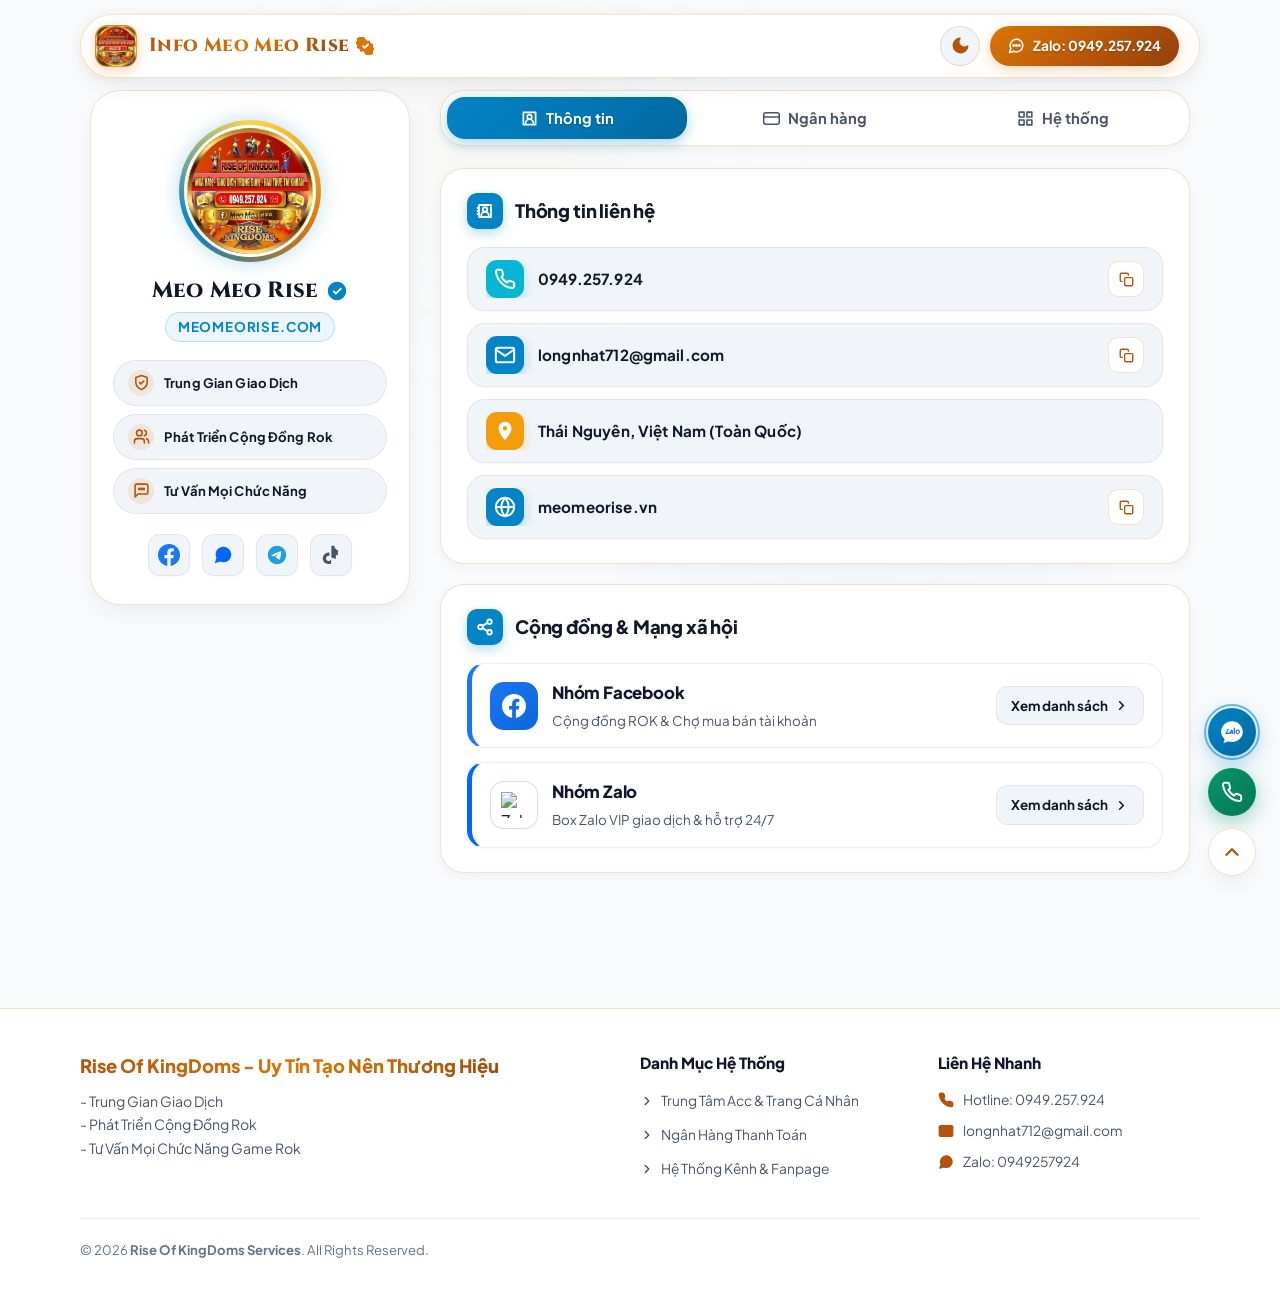
==== index.html @ f14b81af "Admin CMS update profile & SEO in index.html (Meo Meo Rise)" ====
<!DOCTYPE html>
<html lang="vi" data-theme="light">
<head>
  <meta charset="UTF-8">
  <meta http-equiv="X-UA-Compatible" content="IE=edge">
  <meta name="viewport" content="width=device-width, initial-scale=1.0, viewport-fit=cover">

  <!-- Tiêu đề website chuẩn SEO -->
  <title>Info Meo Meo Rise - Nền tảng giao dịch Rise of Kingdoms chính thức</title>

  <!-- Meta SEO Cốt Lõi Chuẩn Google -->
  <meta name="description" content="Info Meo Meo Rise: Trung Gian Giao Dịch - Phát Triển Cộng Đồng Rok - Tư Vấn Mọi Chức Năng. SĐT/Zalo: 0949257924. Gmail: longnhat712@gmail.com.">
  <meta name="keywords" content="Info Meo Meo Rise, ROK, Meo Meo Rise, Trung Gian Giao Dịch, Phát Triển Cộng Đồng Rok, Tư Vấn Mọi Chức Năng, 0949257924, longnhat712@gmail.com">
  <meta name="author" content="Info Meo Meo Rise Services">
  <meta name="robots" content="index, follow, max-image-preview:large, max-snippet:-1, max-video-preview:-1">
  <link rel="canonical" href="https://meomeorise.vn">
  <meta name="theme-color" content="#f59e0b">

  <!-- Open Graph / Facebook / Zalo -->
  <meta property="og:type" content="website">
  <meta property="og:url" content="https://meomeorise.vn">
  <meta property="og:title" content="Info Meo Meo Rise - Nền tảng giao dịch Rise of Kingdoms chính thức">
  <meta property="og:description" content="Info Meo Meo Rise: Trung Gian Giao Dịch - Phát Triển Cộng Đồng Rok - Tư Vấn Mọi Chức Năng. SĐT/Zalo: 0949257924. Gmail: longnhat712@gmail.com.">
  <meta property="og:image" content="icon/icon.jpg">
  <meta property="og:image:width" content="1200">
  <meta property="og:image:height" content="630">
  <meta property="og:site_name" content="Info Meo Meo Rise">
  <meta property="og:locale" content="vi_VN">

  <!-- Twitter Card -->
  <meta name="twitter:card" content="summary_large_image">
  <meta name="twitter:title" content="Info Meo Meo Rise - Nền tảng giao dịch Rise of Kingdoms chính thức">
  <meta name="twitter:description" content="Info Meo Meo Rise: Trung Gian Giao Dịch - Phát Triển Cộng Đồng Rok - Tư Vấn Mọi Chức Năng. SĐT/Zalo: 0949257924. Gmail: longnhat712@gmail.com.">
  <meta name="twitter:image" content="icon/icon.jpg">

  <!-- Schema.org JSON-LD Structured Data cho Google Rich Snippets -->
  <script type="application/ld+json">
  {
    "@context": "https://schema.org",
    "@type": "WebSite",
    "name": "Info Meo Meo Rise",
    "alternateName": ["Meo Meo Rise", "Rise Of Kingdoms Services"],
    "url": "https://meomeorise.vn",
    "description": "Nền tảng giao dịch Rise of Kingdoms chính thức uy tín số 1 Việt Nam"
  }
  </script>

  <!-- Google Fonts: Cinzel (Vương Triều Hoàng Gia) & Plus Jakarta Sans (Hiện Đại Tinh Tế) -->
  <link rel="preconnect" href="https://fonts.googleapis.com">
  <link rel="preconnect" href="https://fonts.gstatic.com" crossorigin>
  <link href="https://fonts.googleapis.com/css2?family=Cinzel:wght@600;700;800;900&family=Plus+Jakarta+Sans:wght@400;500;600;700;800&display=swap" rel="stylesheet">

  <!-- Trọn bộ Favicon Spac2 Package -->
  <link rel="icon" href="favicon.ico" sizes="any">
  <link rel="icon" href="favicon-32x32.png" type="image/png" sizes="32x32">
  <link rel="icon" href="favicon-16x16.png" type="image/png" sizes="16x16">
  <link rel="icon" href="favicon-48x48.png" type="image/png" sizes="48x48">
  <link rel="apple-touch-icon" sizes="180x180" href="apple-touch-icon.png">
  <link rel="manifest" href="manifest.json">
  <meta name="msapplication-config" content="browserconfig.xml">
  <meta name="msapplication-TileColor" content="#f59e0b">

  <!-- File CSS tối ưu: css/index.css -->
  <link rel="stylesheet" href="css/index.css">
</head>
<body>

  <!-- Nền ánh sáng vàng lan tỏa -->
  <div class="bg-ambient" aria-hidden="true"></div>

  <!-- HEADER / THANH ĐIỀU HƯỚNG CHÍNH -->
  <header class="site-header" role="banner">
    <div class="header-inner">
      <a href="index.html" class="brand-badge" aria-label="Trang chủ Rise of Kingdoms">
        <div class="brand-icon-box" aria-hidden="true">
          <!-- Logo icon.png bên trái -->
          <img src="icon/icon.png" alt="Rise Of Kingdoms Logo" class="brand-logo-img" onerror="this.src='icon/icon.jpg'">
        </div>
        <span class="brand-title">
          Info Meo Meo Rise
          <!-- SVG Huy hiệu Verified Vàng -->
          <svg width="18" height="18" viewBox="0 0 24 24" fill="currentColor" style="color:var(--gold-500);" aria-hidden="true">
            <path d="M12 2l2.4 2.9 3.7-.4 1.3 3.5 3.5 1.4-.4 3.7 2.4 2.9-2.4 2.9.4 3.7-3.5 1.4-1.3 3.5-3.7-.4L12 22l-2.4-2.9-3.7.4-1.3-3.5-3.5-1.4.4-3.7-2.4-2.9 2.4-2.9-.4-3.7 3.5-1.4 1.3-3.5 3.7.4L12 2z"/>
            <path d="M9.5 12.5l2 2 4.5-4.5" stroke="#fff" stroke-width="2.5" stroke-linecap="round" stroke-linejoin="round" fill="none"/>
          </svg>
        </span>
      </a>

      <div class="header-actions">
        <!-- Nút Theme Toggle với SVG Thuần -->
        <button class="theme-toggle-btn" id="themeToggleBtn" aria-label="Đổi giao diện">
          <svg class="svg-icon" width="20" height="20" viewBox="0 0 24 24" fill="none" stroke="currentColor" stroke-width="2" stroke-linecap="round" stroke-linejoin="round">
            <path d="M21 12.79A9 9 0 1 1 11.21 3 7 7 0 0 0 21 12.79z"></path>
          </svg>
        </button>

        <!-- Nút Zalo CTA trên Header với Icon Chat Hiện Đại -->
        <a href="https://zalo.me/84949257924" target="_blank" rel="noopener noreferrer" class="header-cta-btn" title="Liên hệ Zalo: 0949.257.924">
          <!-- SVG Chat Bubble Hiện Đại -->
          <svg class="header-chat-icon" width="18" height="18" viewBox="0 0 24 24" fill="none" stroke="currentColor" stroke-width="2.2" stroke-linecap="round" stroke-linejoin="round">
            <path d="M7.9 20A9 9 0 1 0 4 16.1L2 22Z"></path>
            <circle cx="8" cy="12" r="0.9" fill="currentColor"></circle>
            <circle cx="12" cy="12" r="0.9" fill="currentColor"></circle>
            <circle cx="16" cy="12" r="0.9" fill="currentColor"></circle>
          </svg>
          <span class="cta-text-full">Zalo: 0949.257.924</span>
          <span class="cta-text-short">Zalo</span>
        </a>
      </div>
    </div>
  </header>

  <!-- NỘI DUNG CHÍNH (MAIN WRAPPER) -->
  <main class="main-wrapper" role="main">

    <div class="profile-layout-grid">

      <!-- CỘT BÊN TRÁI: LOGO & THÔNG TIN PROFILE (THEO MẪU ẢNH) -->
      <aside class="profile-sidebar">
        <div class="profile-sidebar-card">
          
          <!-- Avatar tròn phát sáng -->
          <div class="sidebar-avatar-wrapper">
            <div class="sidebar-avatar-ring" aria-hidden="true"></div>
            <div class="sidebar-avatar-inner">
              <img src="icon/icon.jpg" alt="Rise Of Kingdoms Admin" class="sidebar-avatar-img" onerror="this.style.display='none'; document.getElementById('sidebarAvatarSvg').style.display='block';">
              <!-- SVG Fallback -->
              <svg id="sidebarAvatarSvg" class="avatar-svg" style="display:none;" viewBox="0 0 160 160" fill="none" xmlns="http://www.w3.org/2000/svg">
                <circle cx="80" cy="80" r="76" fill="#1c1917"/>
                <circle cx="80" cy="80" r="70" stroke="#fcd34d" stroke-width="2" stroke-dasharray="4 3"/>
                <path d="M46 56C46 42 61 36 80 36C99 36 114 42 114 56V88C114 110 98 126 80 132C62 126 46 110 46 88V56Z" fill="#eab308"/>
                <path d="M56 68H104V76H86V108H74V76H56V68Z" fill="#1c1917"/>
                <rect x="60" y="70" width="18" height="4" rx="2" fill="#fef08a"/>
                <rect x="82" y="70" width="18" height="4" rx="2" fill="#fef08a"/>
              </svg>
            </div>
          </div>

          <!-- Tên Thương Hiệu + Tích Xanh Verified -->
          <h1 class="profile-user-name">
            <span>Meo Meo Rise</span>
            <span class="verified-check-badge" title="Tài khoản đã xác minh chính chủ 100%">
              <svg width="22" height="22" viewBox="0 0 24 24" fill="#0284c7">
                <path d="M12 2C6.48 2 2 6.48 2 12s4.48 10 10 10 10-4.48 10-10S17.52 2 12 2zm-1.2 14.2l-3.5-3.5 1.4-1.4 2.1 2.1 5.3-5.3 1.4 1.4-6.7 6.7z"/>
              </svg>
            </span>
          </h1>

          <!-- Website Thương Hiệu -->
          <a href="https://meomeorise.com" target="_blank" rel="noopener noreferrer" class="profile-username-tag" title="Truy cập website chính thức: MEOMEORISE.COM">MEOMEORISE.COM</a>

          <!-- Các lĩnh vực hoạt động chính của Admin (3 Thẻ chữ nhật đứng hàng ngang trên mobile) -->
          <div class="sidebar-tech-badges" aria-label="Dịch vụ hoạt động chính">
            <div class="tech-badge-item">
              <span class="badge-icon">
                <!-- SVG Shield / Bảo chứng giao dịch uy tín -->
                <svg width="17" height="17" viewBox="0 0 24 24" fill="none" stroke="currentColor" stroke-width="2.2" stroke-linecap="round" stroke-linejoin="round">
                  <path d="M12 22s8-4 8-10V5l-8-3-8 3v7c0 6 8 10 8 10z"></path>
                  <path d="m9 12 2 2 4-4"></path>
                </svg>
              </span>
              <span class="badge-text">Trung Gian Giao Dịch</span>
            </div>

            <div class="tech-badge-item">
              <span class="badge-icon">
                <!-- SVG Users / Cộng đồng ROK -->
                <svg width="17" height="17" viewBox="0 0 24 24" fill="none" stroke="currentColor" stroke-width="2.2" stroke-linecap="round" stroke-linejoin="round">
                  <path d="M16 21v-2a4 4 0 0 0-4-4H6a4 4 0 0 0-4 4v2"></path>
                  <circle cx="9" cy="7" r="4"></circle>
                  <path d="M22 21v-2a4 4 0 0 0-3-3.87"></path>
                  <path d="M16 3.13a4 4 0 0 1 0 7.75"></path>
                </svg>
              </span>
              <span class="badge-text">Phát Triển Cộng Đồng Rok</span>
            </div>

            <div class="tech-badge-item">
              <span class="badge-icon">
                <!-- SVG Tư vấn / Game ROK -->
                <svg width="17" height="17" viewBox="0 0 24 24" fill="none" stroke="currentColor" stroke-width="2.2" stroke-linecap="round" stroke-linejoin="round">
                  <path d="M21 15a2 2 0 0 1-2 2H7l-4 4V5a2 2 0 0 1 2-2h14a2 2 0 0 1 2 2z"></path>
                  <circle cx="9" cy="10" r="1" fill="currentColor"></circle>
                  <circle cx="12" cy="10" r="1" fill="currentColor"></circle>
                  <circle cx="15" cy="10" r="1" fill="currentColor"></circle>
                </svg>
              </span>
              <span class="badge-text">Tư Vấn Mọi Chức Năng</span>
            </div>
          </div>

          <!-- Hàng Icon Mạng Xã Hội Tròn Nhanh (Facebook & Zalo) -->
          <div class="sidebar-quick-socials" aria-label="Kênh liên hệ nhanh">
            <!-- Facebook -->
            <a href="https://www.facebook.com/MeoMeoRise" target="_blank" rel="noopener noreferrer" class="sidebar-social-btn" title="Facebook chính thức: MeoMeoRise">
              <svg width="18" height="18" viewBox="0 0 24 24" fill="#1877f2">
                <path d="M24 12.073c0-6.627-5.373-12-12-12s-12 5.373-12 12c0 5.99 4.388 10.954 10.125 11.854v-8.385H7.078v-3.47h3.047V9.43c0-3.007 1.792-4.669 4.533-4.669 1.312 0 2.686.235 2.686.235v2.953H15.83c-1.491 0-1.956.925-1.956 1.874v2.25h3.328l-.532 3.47h-2.796v8.385C19.612 23.027 24 18.062 24 12.073z"/>
              </svg>
            </a>
            <!-- Zalo -->
            <a href="https://zalo.me/84949257924" target="_blank" rel="noopener noreferrer" class="sidebar-social-btn" title="Zalo chính thức: 0949257924">
              <svg width="18" height="18" viewBox="0 0 24 24" fill="#0068ff">
                <path d="M21 11.5a8.38 8.38 0 0 1-.9 3.8 8.5 8.5 0 0 1-7.6 4.7 8.38 8.38 0 0 1-3.8-.9L3 21l1.9-5.7a8.38 8.38 0 0 1-.9-3.8 8.5 8.5 0 0 1 4.7-7.6 8.38 8.38 0 0 1 3.8-.9h.5a8.48 8.48 0 0 1 8 8v.5z"/>
              </svg>
            </a>
          </div>

        </div>
      </aside>

      <!-- CỘT BÊN PHẢI: TABS + NỘI DUNG CHI TIẾT -->
      <section class="profile-main-content">

        <!-- Thanh Tabs 3 Mục Chuẩn Mẫu -->
        <nav class="nav-tabs" role="tablist">
          <button class="tab-btn active" data-tab="tab-contact" role="tab" aria-selected="true">
            <svg width="17" height="17" viewBox="0 0 24 24" fill="none" stroke="currentColor" stroke-width="2.2" stroke-linecap="round" stroke-linejoin="round">
              <path d="M4 4h16v16H4z"></path>
              <circle cx="12" cy="10" r="3"></circle>
              <path d="M7 18a5 5 0 0 1 10 0"></path>
            </svg>
            <span>Thông tin</span>
          </button>
          <button class="tab-btn" data-tab="tab-banking" role="tab" aria-selected="false">
            <svg width="17" height="17" viewBox="0 0 24 24" fill="none" stroke="currentColor" stroke-width="2.2" stroke-linecap="round" stroke-linejoin="round">
              <rect x="1" y="4" width="22" height="16" rx="3" ry="3"></rect>
              <line x1="1" y1="10" x2="23" y2="10"></line>
            </svg>
            <span>Ngân hàng</span>
          </button>
          <button class="tab-btn" data-tab="tab-social" role="tab" aria-selected="false">
            <svg width="17" height="17" viewBox="0 0 24 24" fill="none" stroke="currentColor" stroke-width="2.2" stroke-linecap="round" stroke-linejoin="round">
              <rect x="3" y="3" width="7" height="7"></rect>
              <rect x="14" y="3" width="7" height="7"></rect>
              <rect x="14" y="14" width="7" height="7"></rect>
              <rect x="3" y="14" width="7" height="7"></rect>
            </svg>
            <span>Hệ thống</span>
          </button>
        </nav>

        <!-- TAB 1: THÔNG TIN (THEO CHUẨN MẪU: THÔNG TIN LIÊN HỆ Ở TRÊN, MẠNG XÃ HỘI Ở DƯỚI) -->
        <div id="tab-contact" class="tab-pane active" role="tabpanel">
          <div class="clean-profile-container">

            <!-- 1. KHỐI THÔNG TIN LIÊN HỆ (THEO MẪU ẢNH 2) -->
            <div class="clean-box-card">
              <div class="clean-box-header">
                <span class="clean-header-icon">
                  <svg width="18" height="18" viewBox="0 0 24 24" fill="none" stroke="currentColor" stroke-width="2.4" stroke-linecap="round" stroke-linejoin="round">
                    <path d="M4 4h16v16H4z"></path>
                    <circle cx="12" cy="10" r="3"></circle>
                    <path d="M7 18a5 5 0 0 1 10 0"></path>
                    <line x1="2" y1="8" x2="4" y2="8"></line>
                    <line x1="2" y1="12" x2="4" y2="12"></line>
                    <line x1="2" y1="16" x2="4" y2="16"></line>
                  </svg>
                </span>
                <h3>Thông tin liên hệ</h3>
              </div>

              <div class="clean-contact-list">
                <!-- Số điện thoại -->
                <div class="clean-pill-row">
                  <a href="tel:0949257924" class="pill-row-left" title="Bấm để gọi: 0949.257.924">
                    <span class="pill-icon pill-phone">
                      <svg width="22" height="22" viewBox="0 0 24 24" fill="none" stroke="currentColor" stroke-width="2.2" stroke-linecap="round" stroke-linejoin="round">
                        <path d="M22 16.92v3a2 2 0 0 1-2.18 2 19.79 19.79 0 0 1-8.63-3.07 19.5 19.5 0 0 1-6-6 19.79 19.79 0 0 1-3.07-8.67A2 2 0 0 1 4.11 2h3a2 2 0 0 1 2 1.72 12.84 12.84 0 0 0 .7 2.81 2 2 0 0 1-.45 2.11L8.09 9.91a16 16 0 0 0 6 6l1.27-1.27a2 2 0 0 1 2.11-.45 12.84 12.84 0 0 0 2.81.7A2 2 0 0 1 22 16.92z"></path>
                      </svg>
                    </span>
                    <span class="pill-text">0949.257.924</span>
                  </a>
                  <button type="button" class="clean-copy-btn" data-copy="0949257924" data-label="Số điện thoại" title="Sao chép số">
                    <svg width="15" height="15" viewBox="0 0 24 24" fill="none" stroke="currentColor" stroke-width="2.2" stroke-linecap="round" stroke-linejoin="round">
                      <rect x="9" y="9" width="13" height="13" rx="2" ry="2"></rect>
                      <path d="M5 15H4a2 2 0 0 1-2-2V4a2 2 0 0 1 2-2h9a2 2 0 0 1 2 2v1"></path>
                    </svg>
                  </button>
                </div>

                <!-- Email -->
                <div class="clean-pill-row">
                  <a href="mailto:longnhat712@gmail.com" class="pill-row-left" title="Gửi email: longnhat712@gmail.com">
                    <span class="pill-icon pill-mail">
                      <svg width="22" height="22" viewBox="0 0 24 24" fill="none" stroke="currentColor" stroke-width="2.2" stroke-linecap="round" stroke-linejoin="round">
                        <path d="M4 4h16c1.1 0 2 .9 2 2v12c0 1.1-.9 2-2 2H4c-1.1 0-2-.9-2-2V6c0-1.1.9-2 2-2z"></path>
                        <polyline points="22,6 12,13 2,6"></polyline>
                      </svg>
                    </span>
                    <span class="pill-text">longnhat712@gmail.com</span>
                  </a>
                  <button type="button" class="clean-copy-btn" data-copy="longnhat712@gmail.com" data-label="Email" title="Sao chép email">
                    <svg width="15" height="15" viewBox="0 0 24 24" fill="none" stroke="currentColor" stroke-width="2.2" stroke-linecap="round" stroke-linejoin="round">
                      <rect x="9" y="9" width="13" height="13" rx="2" ry="2"></rect>
                      <path d="M5 15H4a2 2 0 0 1-2-2V4a2 2 0 0 1 2-2h9a2 2 0 0 1 2 2v1"></path>
                    </svg>
                  </button>
                </div>

                <!-- Địa chỉ -->
                <div class="clean-pill-row">
                  <div class="pill-row-left">
                    <span class="pill-icon pill-loc">
                      <svg width="22" height="22" viewBox="0 0 24 24" fill="currentColor">
                        <path d="M12 2C8.13 2 5 5.13 5 9c0 5.25 7 13 7 13s7-7.75 7-13c0-3.87-3.13-7-7-7zm0 9.5c-1.38 0-2.5-1.12-2.5-2.5s1.12-2.5 2.5-2.5 2.5 1.12 2.5 2.5-1.12 2.5-2.5 2.5z"/>
                      </svg>
                    </span>
                    <span class="pill-text">Biên Hòa, Đồng Nai (Toàn Quốc)</span>
                  </div>
                </div>

                <!-- Website -->
                <div class="clean-pill-row">
                  <a href="https://meomeorise.vn" target="_blank" rel="noopener noreferrer" class="pill-row-left" title="Website chính thức">
                    <span class="pill-icon pill-web">
                      <svg width="22" height="22" viewBox="0 0 24 24" fill="none" stroke="currentColor" stroke-width="2.2" stroke-linecap="round" stroke-linejoin="round">
                        <circle cx="12" cy="12" r="10"></circle>
                        <line x1="2" y1="12" x2="22" y2="12"></line>
                        <path d="M12 2a15.3 15.3 0 0 1 4 10 15.3 15.3 0 0 1-4 10 15.3 15.3 0 0 1-4-10 15.3 15.3 0 0 1 4-10z"></path>
                      </svg>
                    </span>
                    <span class="pill-text">MeoMeoRise.vn</span>
                  </a>
                  <button type="button" class="clean-copy-btn" data-copy="https://meomeorise.vn" data-label="Link Website" title="Sao chép link web">
                    <svg width="15" height="15" viewBox="0 0 24 24" fill="none" stroke="currentColor" stroke-width="2.2" stroke-linecap="round" stroke-linejoin="round">
                      <rect x="9" y="9" width="13" height="13" rx="2" ry="2"></rect>
                      <path d="M5 15H4a2 2 0 0 1-2-2V4a2 2 0 0 1 2-2h9a2 2 0 0 1 2 2v1"></path>
                    </svg>
                  </button>
                </div>
              </div>
            </div>

            <!-- 2. KHỐI CỘNG ĐỒNG & MẠNG XÃ HỘI (2 MỤC LỚN: NHÓM FACEBOOK & NHÓM ZALO -> MỞ POPUP DANH SÁCH) -->
            <div class="clean-box-card">
              <div class="clean-box-header">
                <span class="clean-header-icon">
                  <svg width="18" height="18" viewBox="0 0 24 24" fill="none" stroke="currentColor" stroke-width="2.4" stroke-linecap="round" stroke-linejoin="round">
                    <circle cx="18" cy="5" r="3"></circle>
                    <circle cx="6" cy="12" r="3"></circle>
                    <circle cx="18" cy="19" r="3"></circle>
                    <line x1="8.59" y1="13.51" x2="15.42" y2="17.49"></line>
                    <line x1="15.41" y1="6.51" x2="8.59" y2="10.49"></line>
                  </svg>
                </span>
                <h3>Cộng đồng &amp; Mạng xã hội</h3>
              </div>

              <div class="social-category-cards-wrap">
                <!-- MỤC 1: NHÓM FACEBOOK (MỞ POPUP DANH SÁCH) -->
                <div class="social-category-card fb-card" data-open-groups="facebook" role="button" tabindex="0" aria-haspopup="dialog" aria-label="Mở danh sách nhóm Facebook" title="Nhấp để xem danh sách nhóm Facebook">
                  <div class="social-card-left">
                    <div class="social-card-icon fb-icon-bg">
                      <svg width="24" height="24" viewBox="0 0 24 24" fill="#ffffff">
                        <path d="M24 12.073c0-6.627-5.373-12-12-12s-12 5.373-12 12c0 5.99 4.388 10.954 10.125 11.854v-8.385H7.078v-3.47h3.047V9.43c0-3.007 1.792-4.669 4.533-4.669 1.312 0 2.686.235 2.686.235v2.953H15.83c-1.491 0-1.956.925-1.956 1.874v2.25h3.328l-.532 3.47h-2.796v8.385C19.612 23.027 24 18.062 24 12.073z"/>
                      </svg>
                    </div>
                    <div class="social-card-info">
                      <div class="social-card-title-row">
                        <span class="social-card-title">Nhóm Facebook</span>
                      </div>
                      <span class="social-card-desc" id="fbGroupsDesc">Cộng đồng ROK &amp; Chợ mua bán tài khoản</span>
                    </div>
                  </div>
                  <div class="social-card-right">
                    <span class="social-card-cta-btn">
                      <span>Xem danh sách</span>
                      <svg width="15" height="15" viewBox="0 0 24 24" fill="none" stroke="currentColor" stroke-width="2.5" stroke-linecap="round" stroke-linejoin="round"><polyline points="9 18 15 12 9 6"></polyline></svg>
                    </span>
                  </div>
                </div>

                <!-- MỤC 2: NHÓM ZALO (MỞ POPUP DANH SÁCH) -->
                <div class="social-category-card zalo-card" data-open-groups="zalo" role="button" tabindex="0" aria-haspopup="dialog" aria-label="Mở danh sách nhóm Zalo" title="Nhấp để xem danh sách nhóm Zalo">
                  <div class="social-card-left">
                    <div class="social-card-icon zalo-icon-bg">
                      <img src="https://www.google.com/s2/favicons?domain=zalo.me&sz=128" alt="Zalo" style="width: 26px; height: 26px; object-fit: contain;" onerror="this.onerror=null;this.src='https://zalo.me/favicon.ico'">
                    </div>
                    <div class="social-card-info">
                      <div class="social-card-title-row">
                        <span class="social-card-title">Nhóm Zalo</span>
                      </div>
                      <span class="social-card-desc" id="zaloGroupsDesc">Box Zalo VIP giao dịch &amp; hỗ trợ 24/7</span>
                    </div>
                  </div>
                  <div class="social-card-right">
                    <span class="social-card-cta-btn">
                      <span>Xem danh sách</span>
                      <svg width="15" height="15" viewBox="0 0 24 24" fill="none" stroke="currentColor" stroke-width="2.5" stroke-linecap="round" stroke-linejoin="round"><polyline points="9 18 15 12 9 6"></polyline></svg>
                    </span>
                  </div>
                </div>
              </div>

            </div>

          </div>
        </div>

      <!-- TAB 2: TÀI KHOẢN GIAO DỊCH / NGÂN HÀNG THANH TOÁN (CHUẨN MẪU) -->
      <div id="tab-banking" class="tab-pane" role="tabpanel">
        <div class="clean-banking-container">

          <!-- Tiêu Đề Khối: Thông tin chuyển khoản -->
          <div class="clean-box-header" style="margin-bottom: 20px;">
            <span class="clean-header-icon" style="background:#0284c7; color:#fff;">
              <svg width="20" height="20" viewBox="0 0 24 24" fill="none" stroke="currentColor" stroke-width="2.2" stroke-linecap="round" stroke-linejoin="round">
                <rect x="2" y="4" width="20" height="16" rx="4" ry="4"></rect>
                <path d="M16 12h.01"></path>
                <path d="M2 10h20"></path>
              </svg>
            </span>
            <h3>Thông tin chuyển khoản</h3>
          </div>

          <!-- Danh Sách Các Hàng Tài Khoản Chuyển Khoản -->
          <div class="transfer-accounts-list" id="bankingAccountsContainer">
            
            <!-- 1. Ngân Hàng MB Bank -->
            <div class="transfer-item-row">
              <div class="transfer-bank-logo">
                <img src="icon/mb.jpg" alt="MB Bank" class="bank-logo-img">
              </div>

              <div class="transfer-item-content">
                <span class="transfer-holder-name">DO LONG NHAT</span>
                <span class="transfer-account-num">34568888668888</span>
                <span class="transfer-bank-label">Ngân hàng Quân Đội (MB Bank)</span>
              </div>

              <div class="transfer-item-actions">
                <button type="button" 
                        class="transfer-action-btn qr-btn" 
                        data-qr-open 
                        data-bank-name="MB Bank - DO LONG NHAT" 
                        data-holder-name="DO LONG NHAT"
                        data-qr-img="https://api.vietqr.io/image/970422-34568888668888-compact.jpg?accountName=DO%20LONG%20NHAT" 
                        title="Xem Mã QR Chuyển Khoản"
                        aria-label="Mở mã QR ngân hàng MB Bank">
                  <svg width="22" height="22" viewBox="0 0 24 24" fill="none" xmlns="http://www.w3.org/2000/svg">
                    <rect x="2.5" y="2.5" width="7" height="7" rx="1.5" stroke="currentColor" stroke-width="2"/>
                    <rect x="4.75" y="4.75" width="2.5" height="2.5" rx="0.5" fill="currentColor"/>
                    <rect x="14.5" y="2.5" width="7" height="7" rx="1.5" stroke="currentColor" stroke-width="2"/>
                    <rect x="16.75" y="4.75" width="2.5" height="2.5" rx="0.5" fill="currentColor"/>
                    <rect x="2.5" y="14.5" width="7" height="7" rx="1.5" stroke="currentColor" stroke-width="2"/>
                    <rect x="4.75" y="16.75" width="2.5" height="2.5" rx="0.5" fill="currentColor"/>
                    <rect x="14.5" y="14.5" width="2.5" height="2.5" rx="0.4" fill="currentColor"/>
                    <rect x="19" y="14.5" width="2.5" height="2.5" rx="0.4" fill="currentColor"/>
                    <rect x="14.5" y="19" width="2.5" height="2.5" rx="0.4" fill="currentColor"/>
                    <rect x="19" y="19" width="2.5" height="2.5" rx="0.4" fill="currentColor"/>
                    <rect x="11" y="4" width="1.5" height="4" rx="0.4" fill="currentColor"/>
                    <rect x="4" y="11" width="4" height="1.5" rx="0.4" fill="currentColor"/>
                    <rect x="10.5" y="10.5" width="3" height="3" rx="0.5" fill="currentColor"/>
                  </svg>
                </button>

                <button type="button" 
                        class="transfer-action-btn" 
                        data-copy="34568888668888" 
                        data-label="STK MB Bank" 
                        title="Sao chép số tài khoản MB Bank">
                  <svg width="20" height="20" viewBox="0 0 24 24" fill="none" stroke="currentColor" stroke-width="2.2" stroke-linecap="round" stroke-linejoin="round">
                    <rect x="9" y="9" width="13" height="13" rx="2" ry="2"></rect>
                    <path d="M5 15H4a2 2 0 0 1-2-2V4a2 2 0 0 1 2-2h9a2 2 0 0 1 2 2v1"></path>
                  </svg>
                </button>
              </div>
            </div>

            <!-- 2. Ngân Hàng Quốc Tế VIB -->
            <div class="transfer-item-row">
              <div class="transfer-bank-logo">
                <img src="icon/vib.webp" alt="VIB" class="bank-logo-img">
              </div>

              <div class="transfer-item-content">
                <span class="transfer-holder-name">ĐỖ LONG NHẬT</span>
                <span class="transfer-account-num">014473397</span>
                <span class="transfer-bank-label">Ngân hàng Quốc Tế VIB</span>
              </div>

              <div class="transfer-item-actions">
                <button type="button" 
                        class="transfer-action-btn qr-btn" 
                        data-qr-open 
                        data-bank-name="VIB - DO LONG NHAT" 
                        data-holder-name="ĐỖ LONG NHẬT"
                        data-qr-img="https://api.vietqr.io/image/970441-014473397-compact.jpg?accountName=DO%20LONG%20NHAT" 
                        title="Xem Mã QR Chuyển Khoản"
                        aria-label="Mở mã QR ngân hàng VIB">
                  <svg width="22" height="22" viewBox="0 0 24 24" fill="none" xmlns="http://www.w3.org/2000/svg">
                    <rect x="2.5" y="2.5" width="7" height="7" rx="1.5" stroke="currentColor" stroke-width="2"/>
                    <rect x="4.75" y="4.75" width="2.5" height="2.5" rx="0.5" fill="currentColor"/>
                    <rect x="14.5" y="2.5" width="7" height="7" rx="1.5" stroke="currentColor" stroke-width="2"/>
                    <rect x="16.75" y="4.75" width="2.5" height="2.5" rx="0.5" fill="currentColor"/>
                    <rect x="2.5" y="14.5" width="7" height="7" rx="1.5" stroke="currentColor" stroke-width="2"/>
                    <rect x="4.75" y="16.75" width="2.5" height="2.5" rx="0.5" fill="currentColor"/>
                    <rect x="14.5" y="14.5" width="2.5" height="2.5" rx="0.4" fill="currentColor"/>
                    <rect x="19" y="14.5" width="2.5" height="2.5" rx="0.4" fill="currentColor"/>
                    <rect x="14.5" y="19" width="2.5" height="2.5" rx="0.4" fill="currentColor"/>
                    <rect x="19" y="19" width="2.5" height="2.5" rx="0.4" fill="currentColor"/>
                    <rect x="11" y="4" width="1.5" height="4" rx="0.4" fill="currentColor"/>
                    <rect x="4" y="11" width="4" height="1.5" rx="0.4" fill="currentColor"/>
                    <rect x="10.5" y="10.5" width="3" height="3" rx="0.5" fill="currentColor"/>
                  </svg>
                </button>

                <button type="button" 
                        class="transfer-action-btn" 
                        data-copy="014473397" 
                        data-label="STK VIB" 
                        title="Sao chép số tài khoản VIB">
                  <svg width="20" height="20" viewBox="0 0 24 24" fill="none" stroke="currentColor" stroke-width="2.2" stroke-linecap="round" stroke-linejoin="round">
                    <rect x="9" y="9" width="13" height="13" rx="2" ry="2"></rect>
                    <path d="M5 15H4a2 2 0 0 1-2-2V4a2 2 0 0 1 2-2h9a2 2 0 0 1 2 2v1"></path>
                  </svg>
                </button>
              </div>
            </div>

            <!-- 3. Ví Điện Tử MoMo -->
            <div class="transfer-item-row">
              <div class="transfer-bank-logo">
                <img src="icon/momo.webp" alt="MoMo" class="bank-logo-img">
              </div>

              <div class="transfer-item-content">
                <span class="transfer-holder-name">ĐỖ LONG NHẬT</span>
                <span class="transfer-account-num">0949257924</span>
                <span class="transfer-bank-label">Ví Điện Tử MoMo</span>
              </div>

              <div class="transfer-item-actions">
                <button type="button" 
                        class="transfer-action-btn qr-btn" 
                        data-qr-open 
                        data-bank-type="momo"
                        data-bank-name="Ví Điện Tử MoMo" 
                        data-holder-name="ĐỖ LONG NHẬT"
                        data-account-num="0949257924"
                        data-momo-url="https://nhantien.momo.vn/0949257924"
                        data-qr-img="media/momo.png" 
                        title="Xem Mã QR Chuyển Khoản"
                        aria-label="Mở mã QR MoMo">
                  <svg width="22" height="22" viewBox="0 0 24 24" fill="none" xmlns="http://www.w3.org/2000/svg">
                    <rect x="2.5" y="2.5" width="7" height="7" rx="1.5" stroke="currentColor" stroke-width="2"/>
                    <rect x="4.75" y="4.75" width="2.5" height="2.5" rx="0.5" fill="currentColor"/>
                    <rect x="14.5" y="2.5" width="7" height="7" rx="1.5" stroke="currentColor" stroke-width="2"/>
                    <rect x="16.75" y="4.75" width="2.5" height="2.5" rx="0.5" fill="currentColor"/>
                    <rect x="2.5" y="14.5" width="7" height="7" rx="1.5" stroke="currentColor" stroke-width="2"/>
                    <rect x="4.75" y="16.75" width="2.5" height="2.5" rx="0.5" fill="currentColor"/>
                    <rect x="14.5" y="14.5" width="2.5" height="2.5" rx="0.4" fill="currentColor"/>
                    <rect x="19" y="14.5" width="2.5" height="2.5" rx="0.4" fill="currentColor"/>
                    <rect x="14.5" y="19" width="2.5" height="2.5" rx="0.4" fill="currentColor"/>
                    <rect x="19" y="19" width="2.5" height="2.5" rx="0.4" fill="currentColor"/>
                    <rect x="11" y="4" width="1.5" height="4" rx="0.4" fill="currentColor"/>
                    <rect x="4" y="11" width="4" height="1.5" rx="0.4" fill="currentColor"/>
                    <rect x="10.5" y="10.5" width="3" height="3" rx="0.5" fill="currentColor"/>
                  </svg>
                </button>

                <button type="button" 
                        class="transfer-action-btn" 
                        data-copy="0949257924" 
                        data-label="Số MoMo" 
                        title="Sao chép số MoMo">
                  <svg width="20" height="20" viewBox="0 0 24 24" fill="none" stroke="currentColor" stroke-width="2.2" stroke-linecap="round" stroke-linejoin="round">
                    <rect x="9" y="9" width="13" height="13" rx="2" ry="2"></rect>
                    <path d="M5 15H4a2 2 0 0 1-2-2V4a2 2 0 0 1 2-2h9a2 2 0 0 1 2 2v1"></path>
                  </svg>
                </button>
              </div>
            </div>

          </div>

        </div>
      </div>

      <!-- TAB 3: HỆ THỐNG MẠNG XÃ HỘI (TẠM THỜI ĐANG CẬP NHẬT) -->
      <div id="tab-social" class="tab-pane" role="tabpanel">
        <div class="system-updating-card">
          <div class="updating-icon-box">
            <svg width="32" height="32" viewBox="0 0 24 24" fill="none" stroke="currentColor" stroke-width="2" stroke-linecap="round" stroke-linejoin="round">
              <circle cx="12" cy="12" r="10"></circle>
              <polyline points="12 6 12 12 16 14"></polyline>
            </svg>
          </div>
          <h3>Hệ Thống Đang Cập Nhật</h3>
          <p>Các kênh truyền thông và box cộng đồng đang được nâng cấp. Quý khách vui lòng liên hệ trực tiếp qua Zalo hoặc Facebook.</p>
          <a href="https://zalo.me/84949257924" target="_blank" rel="noopener noreferrer" class="btn-updating-contact">
            Liên Hệ Zalo: 0949.257.924
          </a>
        </div>
      </div>

      </section>
    </div>

  </main>

  <!-- FOOTER TRANG WEB HOÀNG KIM -->
  <footer class="site-footer" role="contentinfo">
    <div class="footer-inner">
      <div class="footer-top">
        
        <div class="footer-brand">
          <h4>Rise Of KingDoms - Uy Tín Tạo Nên Thương Hiệu</h4>
          <p>
            - Trung Gian Giao Dịch
            - Phát Triển Cộng Đồng Rok
            - Tư Vấn Mọi Chức Năng Game Rok
          </p>
        </div>

        <div class="footer-links">
          <h5>Danh Mục Hệ Thống</h5>
          <ul>
            <li>
              <a href="#tab-contact">
                <svg width="14" height="14" viewBox="0 0 24 24" fill="none" stroke="currentColor" stroke-width="2.5" stroke-linecap="round" stroke-linejoin="round"><polyline points="9 18 15 12 9 6"></polyline></svg>
                Trung Tâm Acc &amp; Trang Cá Nhân
              </a>
            </li>
            <li>
              <a href="#tab-banking">
                <svg width="14" height="14" viewBox="0 0 24 24" fill="none" stroke="currentColor" stroke-width="2.5" stroke-linecap="round" stroke-linejoin="round"><polyline points="9 18 15 12 9 6"></polyline></svg>
                Ngân Hàng Thanh Toán
              </a>
            </li>
            <li>
              <a href="#tab-social">
                <svg width="14" height="14" viewBox="0 0 24 24" fill="none" stroke="currentColor" stroke-width="2.5" stroke-linecap="round" stroke-linejoin="round"><polyline points="9 18 15 12 9 6"></polyline></svg>
                Hệ Thống Kênh &amp; Fanpage
              </a>
            </li>
          </ul>
        </div>

        <div class="footer-contact">
          <h5>Liên Hệ Nhanh</h5>
          <p>
            <svg class="svg-icon" width="16" height="16" viewBox="0 0 24 24" fill="none" stroke="currentColor" stroke-width="2.2" stroke-linecap="round" stroke-linejoin="round">
              <path d="M22 16.92v3a2 2 0 0 1-2.18 2 19.79 19.79 0 0 1-8.63-3.07 19.5 19.5 0 0 1-6-6 19.79 19.79 0 0 1-3.07-8.67A2 2 0 0 1 4.11 2h3a2 2 0 0 1 2 1.72 12.84 12.84 0 0 0 .7 2.81 2 2 0 0 1-.45 2.11L8.09 9.91a16 16 0 0 0 6 6l1.27-1.27a2 2 0 0 1 2.11-.45 12.84 12.84 0 0 0 2.81.7A2 2 0 0 1 22 16.92z"></path>
            </svg>
            Hotline: 0949.257.924
          </p>
          <p>
            <svg class="svg-icon" width="16" height="16" viewBox="0 0 24 24" fill="none" stroke="currentColor" stroke-width="2.2" stroke-linecap="round" stroke-linejoin="round">
              <path d="M4 4h16c1.1 0 2 .9 2 2v12c0 1.1-.9 2-2 2H4c-1.1 0-2-.9-2-2V6c0-1.1.9-2 2-2z"></path>
              <polyline points="22,6 12,13 2,6"></polyline>
            </svg>
            longnhat712@gmail.com
          </p>
          <p>
            <svg class="svg-icon" width="16" height="16" viewBox="0 0 24 24" fill="none" stroke="currentColor" stroke-width="2.2" stroke-linecap="round" stroke-linejoin="round">
              <path d="M21 11.5a8.38 8.38 0 0 1-.9 3.8 8.5 8.5 0 0 1-7.6 4.7 8.38 8.38 0 0 1-3.8-.9L3 21l1.9-5.7a8.38 8.38 0 0 1-.9-3.8 8.5 8.5 0 0 1 4.7-7.6 8.38 8.38 0 0 1 3.8-.9h.5a8.48 8.48 0 0 1 8 8v.5z"></path>
            </svg>
            Zalo: zalo.me/84949257924
          </p>
        </div>

      </div>

      <div class="footer-bottom">
        <div>
          &copy; <span id="footerYear">2026</span> <strong>Rise Of KingDoms Services</strong>. All Rights Reserved.
        </div>
      </div>
    </div>
  </footer>

  <!-- FLOATING ACTIONS VỚI SVG THUẦN (KHÔNG SÀI STICKER) -->
  <aside class="floating-actions" aria-label="Hỗ trợ nhanh">
    <!-- Nút Chat Zalo Nhanh -->
    <a href="https://zalo.me/84949257924" target="_blank" rel="noopener noreferrer" class="float-btn float-zalo" title="Chat Zalo ngay: 0949257924">
      <span class="pulse-ring"></span>
      <!-- SVG Zalo Vector Chuẩn -->
      <svg width="26" height="26" viewBox="0 0 48 48" fill="none" xmlns="http://www.w3.org/2000/svg">
        <path fill-rule="evenodd" clip-rule="evenodd" d="M24 4C12.954 4 4 12.446 4 22.864c0 5.485 2.476 10.428 6.471 13.921l-1.95 5.986c-.27.831.521 1.587 1.341 1.282l7.151-2.656C19.23 41.97 21.564 42.3 24 42.3c11.046 0 20-8.446 20-18.864C44 13.018 35.046 4 24 4z" fill="#ffffff"/>
        <path d="M12.5 18h6.2l-4.5 7.2h4.8v2.3h-7v-1.8l4.5-7.7h-4V18z" fill="#0068ff"/>
        <path d="M20.2 22.8c0-1.8 1.1-2.8 2.7-2.8s2.7 1 2.7 2.8v4.7h-2.1v-1.1c-.4.8-1.2 1.3-2.1 1.3-1.4 0-2.3-1-2.3-2.4 0-1.5 1-2.4 2.5-2.4h1.3v-.3c0-.8-.5-1.2-1.3-1.2-.7 0-1.2.3-1.3.9h-1.6zm3.3 2.5h-1.1c-.7 0-1.1.4-1.1 1.1 0 .7.4 1.1 1.1 1.1.8 0 1.2-.4 1.2-1.1v-1.1z" fill="#0068ff"/>
        <path d="M27.2 16h2.1v11.5h-2.1V16z" fill="#0068ff"/>
        <path d="M30.6 23.5c0-2.5 1.7-4.1 4-4.1s4 1.6 4 4.1c0 2.5-1.7 4.1-4 4.1s-4-1.6-4-4.1zm5.9 0c0-1.5-.8-2.4-1.9-2.4s-1.9.9-1.9 2.4c0 1.5.8 2.4 1.9 2.4s1.9-.9 1.9-2.4z" fill="#0068ff"/>
      </svg>
    </a>

    <!-- Nút Gọi Hotline -->
    <a href="tel:0949257924" class="float-btn float-phone" title="Gọi Hotline: 0949257924">
      <!-- SVG Phone -->
      <svg width="22" height="22" viewBox="0 0 24 24" fill="none" stroke="currentColor" stroke-width="2.2" stroke-linecap="round" stroke-linejoin="round">
        <path d="M22 16.92v3a2 2 0 0 1-2.18 2 19.79 19.79 0 0 1-8.63-3.07 19.5 19.5 0 0 1-6-6 19.79 19.79 0 0 1-3.07-8.67A2 2 0 0 1 4.11 2h3a2 2 0 0 1 2 1.72 12.84 12.84 0 0 0 .7 2.81 2 2 0 0 1-.45 2.11L8.09 9.91a16 16 0 0 0 6 6l1.27-1.27a2 2 0 0 1 2.11-.45 12.84 12.84 0 0 0 2.81.7A2 2 0 0 1 22 16.92z"></path>
      </svg>
    </a>

    <!-- Nút Cuộn Lên Đầu Trang -->
    <button class="float-btn float-scroll" id="scrollToTopBtn" aria-label="Cuộn lên đầu trang" title="Lên đầu trang">
      <!-- SVG Chevron Up -->
      <svg width="22" height="22" viewBox="0 0 24 24" fill="none" stroke="currentColor" stroke-width="2.5" stroke-linecap="round" stroke-linejoin="round">
        <polyline points="18 15 12 9 6 15"></polyline>
      </svg>
    </button>
  </aside>

  <!-- MODAL XEM MÃ QR THANH TOÁN (HỖ TRỢ CẢ VIETQR & RENDER MOMO CHUẨN) -->
  <div class="modal-overlay" id="qrModal" role="dialog" aria-modal="true" aria-labelledby="modalBankTitle">
    <div class="modal-box">
      <button class="modal-close-btn" id="modalCloseBtn" aria-label="Đóng popup">
        <!-- SVG Close -->
        <svg width="18" height="18" viewBox="0 0 24 24" fill="none" stroke="currentColor" stroke-width="2.5" stroke-linecap="round" stroke-linejoin="round">
          <line x1="18" y1="6" x2="6" y2="18"></line>
          <line x1="6" y1="6" x2="18" y2="18"></line>
        </svg>
      </button>
      <h3 id="modalBankTitle" style="font-family:var(--font-heading); font-size:1.2rem; color:var(--text-main); margin-bottom:4px;">Mã QR Chuyển Khoản</h3>
      <p id="modalBankSub" style="font-size:0.85rem; color:var(--text-muted); margin-bottom:12px;">Quét mã QR bằng ứng dụng ngân hàng hoặc MoMo</p>
      
      <!-- Chuyển đổi chế độ quét (Chỉ hiển thị khi mở MoMo) -->
      <div class="momo-qr-switch" id="momoQrSwitch" style="display:none;">
        <button type="button" class="momo-switch-btn active" id="btnModeMomo" data-mode="momo">
          <svg width="15" height="15" viewBox="0 0 24 24" fill="none" stroke="currentColor" stroke-width="2.4"><rect x="3" y="3" width="7" height="7"/><rect x="14" y="3" width="7" height="7"/><rect x="14" y="14" width="7" height="7"/><rect x="3" y="14" width="7" height="7"/></svg>
          Quét App MoMo
        </button>
        <button type="button" class="momo-switch-btn" id="btnModeVietQr" data-mode="vietqr">
          <svg width="15" height="15" viewBox="0 0 24 24" fill="none" stroke="currentColor" stroke-width="2.4"><path d="M3 21h18M3 10h18M5 6l7-3 7 3M4 10v11M20 10v11M8 14v4M12 14v4M16 14v4"/></svg>
          Quét App Ngân Hàng
        </button>
      </div>

      <!-- Khung hiển thị mã QR -->
      <div class="qr-image-display" id="modalQrBox">
        <img id="modalQrImg" src="" alt="Mã QR Chuyển Khoản">
      </div>

      <div id="modalQrHolder" style="font-size:0.92rem; color:var(--text-main); font-weight:700;">
        Chủ tài khoản: DO LONG NHAT
      </div>

      <div id="modalQrAccNum" style="font-size:0.85rem; color:var(--text-muted); margin-top:2px;">
        STK: 0949257924
      </div>

      <!-- Nút hành động nhanh MoMo: Mở app MoMo và Copy số -->
      <div class="momo-modal-actions" id="momoModalActions" style="display:none;">
        <a href="https://nhantien.momo.vn/0949257924" id="momoDirectPayBtn" target="_blank" rel="noopener noreferrer" class="btn-momo-action btn-momo-primary">
          <img src="icon/momo.webp" alt="MoMo" style="width:18px;height:18px;border-radius:4px;object-fit:cover;">
          <span>Mở Ứng Dụng MoMo Chuyển Ngay</span>
        </a>
        <button type="button" class="btn-momo-action btn-momo-copy" id="momoModalCopyBtn" data-copy="0949257924" data-label="Số MoMo">
          <svg width="15" height="15" viewBox="0 0 24 24" fill="none" stroke="currentColor" stroke-width="2.2" stroke-linecap="round" stroke-linejoin="round">
            <rect x="9" y="9" width="13" height="13" rx="2" ry="2"></rect>
            <path d="M5 15H4a2 2 0 0 1-2-2V4a2 2 0 0 1 2-2h9a2 2 0 0 1 2 2v1"></path>
          </svg>
          <span>Sao Chép Số MoMo</span>
        </button>
      </div>
    </div>
  </div>

  <!-- MODAL POPUP DANH SÁCH NHÓM CỘNG ĐỒNG (FACEBOOK / ZALO) -->
  <div class="modal-overlay" id="groupsModal" role="dialog" aria-modal="true" aria-labelledby="groupsModalTitle">
    <div class="modal-box groups-modal-box">
      <button class="modal-close-btn" id="groupsModalCloseBtn" aria-label="Đóng popup danh sách nhóm">
        <svg width="18" height="18" viewBox="0 0 24 24" fill="none" stroke="currentColor" stroke-width="2.5" stroke-linecap="round" stroke-linejoin="round">
          <line x1="18" y1="6" x2="6" y2="18"></line>
          <line x1="6" y1="6" x2="18" y2="18"></line>
        </svg>
      </button>

      <div class="groups-modal-header">
        <div class="groups-modal-icon-badge" id="groupsModalIconBadge">
          <!-- Rendered via JS -->
        </div>
        <h3 id="groupsModalTitle" class="groups-modal-title">Danh Sách Nhóm</h3>
      </div>

      <div class="groups-modal-list" id="groupsModalList">
        <!-- Rendered via JS -->
      </div>
    </div>
  </div>

  <!-- TOAST NOTIFICATION CONTAINER -->
  <div class="toast-notice" id="toastNotice" role="status" aria-live="polite"></div>

  <!-- CẤU HÌNH THÔNG TIN PROFILE (Được quản lý tự động qua Admin CMS & Cloudflare Worker) -->
    <!-- CẤU HÌNH THÔNG TIN PROFILE (Được quản lý tự động qua Admin CMS & Cloudflare Worker) -->
    <!-- CẤU HÌNH THÔNG TIN PROFILE (Được quản lý tự động qua Admin CMS & Cloudflare Worker) -->
    <!-- CẤU HÌNH THÔNG TIN PROFILE (Được quản lý tự động qua Admin CMS & Cloudflare Worker) -->
    <!-- CẤU HÌNH THÔNG TIN PROFILE (Được quản lý tự động qua Admin CMS & Cloudflare Worker) -->
    <!-- CẤU HÌNH THÔNG TIN PROFILE (Được quản lý tự động qua Admin CMS & Cloudflare Worker) -->
    <!-- CẤU HÌNH THÔNG TIN PROFILE (Được quản lý tự động qua Admin CMS & Cloudflare Worker) -->
    <!-- CẤU HÌNH THÔNG TIN PROFILE (Được quản lý tự động qua Admin CMS & Cloudflare Worker) -->
  <script id="profileConfigScript">
  var profileConfig = {
  "brand": {
    "name": "Meo Meo Rise",
    "title": "Info Meo Meo Rise",
    "slogan": "Nền tảng giao dịch Rise of Kingdoms chính thức",
    "websiteName": "MEOMEORISE.COM",
    "websiteUrl": "https://meomeorise.com",
    "avatar": "icon/icon.jpg",
    "logo": "icon/icon.png",
    "verified": true
  },
  "services": [
    {
      "title": "Trung Gian Giao Dịch",
      "icon": "shield",
      "desc": "Bảo đảm an toàn tuyệt đối mọi giao dịch tài khoản ROK"
    },
    {
      "title": "Phát Triển Cộng Đồng Rok",
      "icon": "users",
      "desc": "Kết nối hàng nghìn game thủ và liên minh trên toàn quốc"
    },
    {
      "title": "Tư Vấn Mọi Chức Năng",
      "icon": "message",
      "desc": "Hỗ trợ định giá acc, build tướng, nhập cư vương quốc"
    }
  ],
  "contact": {
    "phone": "0949257924",
    "phoneDisplay": "0949.257.924",
    "zalo": "0949257924",
    "zaloUrl": "https://zalo.me/84949257924",
    "email": "longnhat712@gmail.com",
    "address": "Thái Nguyên, Việt Nam (Toàn Quốc)",
    "website": "https://meomeorise.vn"
  },
  "socials": [
    {
      "id": "facebook",
      "name": "Facebook",
      "username": "MeoMeoRise",
      "url": "https://www.facebook.com/MeoMeoRise",
      "icon": "facebook",
      "active": true
    },
    {
      "id": "zalo",
      "name": "Zalo",
      "username": "0949257924",
      "url": "https://zalo.me/84949257924",
      "icon": "zalo",
      "active": true
    },
    {
      "id": "telegram",
      "name": "Telegram",
      "username": "@meomeorise",
      "url": "https://t.me/meomeorise",
      "icon": "telegram",
      "active": true
    },
    {
      "id": "tiktok",
      "name": "TikTok",
      "username": "@meomeorise",
      "icon": "tiktok",
      "active": true
    },
    {
      "id": "youtube",
      "name": "YouTube",
      "username": "MeoMeoRise",
      "url": "https://www.youtube.com",
      "icon": "youtube",
      "active": true
    }
  ],
  "socialGroups": {
    "facebookDesc": "Cộng đồng ROK & Chợ mua bán tài khoản",
    "zaloDesc": "Box Zalo VIP giao dịch & hỗ trợ 24/7",
    "facebookGroups": [
      {
        "id": "fb_hfsw9",
        "name": "Cộng Đồng Rise Of Kingdoms Việt Nam",
        "members": "55.000+ thành viên",
        "url": "https://www.facebook.com/groups/MeoMeoRise",
        "icon": "https://www.google.com/s2/favicons?domain=facebook.com&sz=128",
        "desc": "Giao lưu, chia sẻ kinh nghiệm chiến thuật và hỗ trợ tân thủ ROK"
      },
      {
        "id": "fb_1j4kv",
        "name": "Chợ Mua Bán Acc ROK Uy Tín (Admin Meo Meo)",
        "members": "28.000+ thành viên",
        "url": "https://www.facebook.com/groups/MeoMeoRise",
        "icon": "https://www.google.com/s2/favicons?domain=facebook.com&sz=128",
        "desc": "Đăng tin mua bán acc, định giá tài khoản an toàn 24/7"
      }
    ],
    "zaloGroups": [
      {
        "id": "zl_kg8vp",
        "name": "Box Zalo Giao Dịch ROK VIP 1",
        "members": "1.000 thành viên (Đầy)",
        "url": "https://zalo.me/84949257924",
        "icon": "https://www.google.com/s2/favicons?domain=zalo.me&sz=128",
        "desc": "Cập nhật tài khoản xả lỗ, giá tốt hằng ngày"
      },
      {
        "id": "zl_uessw",
        "name": "Box Zalo Giao Dịch & Hỗ Trợ ROK VIP 2",
        "members": "850 thành viên",
        "url": "https://zalo.me/84949257924",
        "icon": "https://www.google.com/s2/favicons?domain=zalo.me&sz=128",
        "desc": "Hỗ trợ định giá acc, trung gian giao dịch bảo hiểm 100%"
      }
    ]
  },
  "banks": [
    {
      "id": "mb_8888",
      "bankName": "Ngân hàng Quân Đội (MB Bank)",
      "bankCode": "MB",
      "accountNumber": "34568888668888",
      "accountHolder": "DO LONG NHAT",
      "qrUrl": "https://api.vietqr.io/image/970422-34568888668888-compact.jpg?accountName=DO%20LONG%20NHAT",
      "logoType": "mb"
    },
    {
      "id": "vib_3397",
      "bankName": "Ngân hàng Quốc Tế VIB",
      "bankCode": "VIB",
      "accountNumber": "014473397",
      "accountHolder": "ĐỖ LONG NHẬT",
      "qrUrl": "https://api.vietqr.io/image/970441-014473397-compact.jpg?accountName=DO%20LONG%20NHAT",
      "logoType": "bank"
    },
    {
      "id": "momo_7924",
      "bankName": "Ví Điện Tử MoMo",
      "bankCode": "MOMO",
      "accountNumber": "0949257924",
      "accountHolder": "ĐỖ LONG NHẬT",
      "qrUrl": "media/momo.png",
      "logoType": "bank"
    }
  ],
  "systemChannels": {
    "title": "Hệ Thống Kênh & Cộng Đồng",
    "description": "Các kênh truyền thông chính thức và box cộng đồng Rise of Kingdoms.",
    "channels": [
      {
        "name": "Box Zalo Giao Dịch ROK VIP",
        "badge": "VIP",
        "url": "https://zalo.me/84949257924",
        "buttonText": "Tham gia",
        "desc": "Thảo luận mua bán, trao đổi tài khoản uy tín"
      },
      {
        "name": "Fanpage Facebook Chính Thức",
        "badge": "Official",
        "url": "https://www.facebook.com/MeoMeoRise",
        "buttonText": "Tham gia",
        "desc": "Cập nhật tin tức vương quốc, sự kiện quà tặng"
      },
      {
        "name": "Kênh Telegram Báo Giá Acc",
        "badge": "24/7",
        "url": "https://t.me/meomeorise",
        "buttonText": "Tham gia",
        "desc": "Nhận thông báo tài khoản xả lỗ, giá tốt tức thì"
      }
    ]
  },
  "footer": {
    "sloganTitle": "Rise Of KingDoms - Uy Tín Tạo Nên Thương Hiệu",
    "aboutText": "- Trung Gian Giao Dịch\n- Phát Triển Cộng Đồng Rok\n- Tư Vấn Mọi Chức Năng Game Rok",
    "copyrightYear": 2026,
    "copyrightText": "Rise Of KingDoms Services. All Rights Reserved."
  }
};

  if (typeof window !== "undefined") {
    window.profileConfig = profileConfig;
  }
  </script>

  <!-- THƯ VIỆN QRCODE RENDER NỘI BỘ SIÊU NHẸ -->
  <script src="js/qrcode.min.js"></script>

  <!-- SCRIPT LOGIC: js/index.js -->
  <script src="js/index.js"></script>
</body>
</html>
---- css/index.css ----
/* ==========================================================================
   RISE OF KINGDOMS - VIP SERVICES & COMMUNITY
   Bảng màu chủ đạo: Vàng Hoàng Kim & Trắng Tinh Khiết (Royal Gold & Silk White)
   Chế độ tối: Vàng Hoàng Kim Obsidian (Imperial Obsidian Gold)
   Thiết kế Bo Góc Cao Cấp (Squircle) & Toàn Bộ Đồ Họa Vẽ Bằng SVG Thuần
   Tối ưu hóa đa thiết bị: PC riêng biệt & Mobile hoàn hảo trên mọi kích thước (320px -> 4K)
   Xử lý triệt để: Chống tràn ngang (overflow-x), chống che nút sao chép, chuẩn typography tiếng Việt
   ========================================================================== */

/* --- 1. BIẾN HỆ THỐNG MÀU SẮC, BO GÓC & TOKENS --- */
:root {
  /* Gam màu chủ đạo Vàng & Trắng (Default: Light Mode) */
  --bg-primary: #f8fafc;
  --bg-secondary: #f1f5f9;
  --bg-card: #ffffff;
  --bg-card-hover: #ffffff;
  --bg-glass: rgba(255, 255, 255, 0.92);
  --bg-glass-card: #ffffff;

  /* Sắc vàng hoàng kim chuẩn mực (Noble Imperial Gold) */
  --gold-50: #fffdf5;
  --gold-100: #fef7da;
  --gold-200: #fdeca8;
  --gold-300: #fbd359;
  --gold-400: #f59e0b;
  --gold-500: #d97706;
  --gold-600: #b45309;
  --gold-700: #854d0e;
  --gold-primary: #c98a12;
  --gold-accent: #d97706;
  --gold-bright: #f59e0b;

  /* Điểm nhấn thương hiệu phụ */
  --accent-blue: #0284c7;
  --accent-blue-hover: #0369a1;
  --accent-blue-soft: rgba(2, 132, 199, 0.08);
  --accent-blue-border: rgba(2, 132, 199, 0.22);

  /* Gradients Hoàng Kim */
  --gradient-gold: linear-gradient(135deg, #f59e0b 0%, #d97706 50%, #92400e 100%);
  --gradient-gold-text: linear-gradient(135deg, #b45309 0%, #d97706 45%, #78350f 100%);
  --gradient-gold-soft: linear-gradient(135deg, #fffdf5 0%, #fef7da 60%, #fdeca8 100%);
  --gradient-gold-btn: linear-gradient(135deg, #d97706 0%, #b45309 60%, #92400e 100%);
  --gradient-blue-btn: linear-gradient(135deg, #0284c7 0%, #0369a1 100%);
  --gradient-surface: linear-gradient(180deg, #ffffff 0%, #fcfbf8 100%);

  /* Màu chữ & tương phản chuẩn mực */
  --text-main: #0f172a;
  --text-muted: #475569;
  --text-sub: #64748b;
  --text-gold: #b45309;
  --text-on-gold: #ffffff;

  /* Viền & Đổ bóng hoàng kim đa tầng */
  --border-light: rgba(148, 163, 184, 0.18);
  --border-gold: rgba(217, 119, 6, 0.22);
  --border-gold-strong: rgba(217, 119, 6, 0.55);
  --shadow-xs: 0 1px 3px rgba(0, 0, 0, 0.03);
  --shadow-sm: 0 4px 12px rgba(15, 23, 42, 0.04);
  --shadow-md: 0 10px 24px -4px rgba(15, 23, 42, 0.06), 0 2px 6px rgba(0, 0, 0, 0.02);
  --shadow-lg: 0 20px 40px -8px rgba(15, 23, 42, 0.09), 0 4px 12px rgba(0, 0, 0, 0.03);
  --shadow-gold-glow: 0 0 28px rgba(217, 119, 6, 0.16);

  /* Bo góc Squircle */
  --radius-xs: 8px;
  --radius-sm: 12px;
  --radius-md: 18px;
  --radius-lg: 24px;
  --radius-xl: 30px;
  --radius-2xl: 38px;
  --radius-full: 9999px;

  /* Hiệu ứng chuyển động mượt */
  --transition-fast: all 0.18s cubic-bezier(0.16, 1, 0.3, 1);
  --transition: all 0.25s cubic-bezier(0.16, 1, 0.3, 1);
  --transition-smooth: all 0.35s cubic-bezier(0.16, 1, 0.3, 1);
  --transition-bounce: all 0.35s cubic-bezier(0.34, 1.45, 0.64, 1);

  /* Typography: Plus Jakarta Sans hỗ trợ 100% tiếng Việt hoàn hảo */
  --font-main: 'Plus Jakarta Sans', system-ui, -apple-system, sans-serif;
  --font-heading: 'Cinzel', serif;
}

/* --- THEME DARK MODE: Vàng Hoàng Kim Obsidian Cao Cấp --- */
[data-theme="dark"] {
  --bg-primary: #0a0c10;
  --bg-secondary: #12151e;
  --bg-card: #171924;
  --bg-card-hover: #1c1f2d;
  --bg-glass: rgba(23, 25, 36, 0.94);
  --bg-glass-card: #171924;

  --text-main: #f8fafc;
  --text-muted: #cbd5e1;
  --text-sub: #94a3b8;
  --text-gold: #fcd34d;

  --border-light: rgba(255, 255, 255, 0.08);
  --border-gold: rgba(245, 158, 11, 0.28);
  --border-gold-strong: rgba(245, 158, 11, 0.65);

  --shadow-xs: 0 1px 3px rgba(0, 0, 0, 0.4);
  --shadow-sm: 0 4px 14px rgba(0, 0, 0, 0.45);
  --shadow-md: 0 10px 30px rgba(0, 0, 0, 0.6);
  --shadow-lg: 0 20px 50px rgba(0, 0, 0, 0.75);
  --shadow-gold-glow: 0 0 32px rgba(245, 158, 11, 0.2);

  --gradient-gold: linear-gradient(135deg, #fef08a 0%, #fbbf24 50%, #f59e0b 100%);
  --gradient-gold-text: linear-gradient(135deg, #fef08a 0%, #fbbf24 50%, #f59e0b 100%);
  --gradient-gold-soft: linear-gradient(135deg, #23201a 0%, #191814 100%);
  --gradient-gold-btn: linear-gradient(135deg, #ea9a1b 0%, #c97a06 50%, #9a4b08 100%);
  --gradient-surface: linear-gradient(180deg, #171924 0%, #10121a 100%);

  --accent-blue-soft: rgba(2, 132, 199, 0.15);
  --accent-blue-border: rgba(2, 132, 199, 0.4);
}

/* --- 2. RESET & TRIỆT TIÊU TRÀN NGANG TOÀN DIỆN --- */
*, *::before, *::after {
  box-sizing: border-box;
  margin: 0;
  padding: 0;
  scrollbar-width: none;
  -ms-overflow-style: none;
}

html, body {
  width: 100%;
  max-width: 100vw;
  overflow-x: hidden !important; /* Tuyệt đối ngăn chặn cuộn ngang */
  position: relative;
  scroll-behavior: smooth;
  -webkit-text-size-adjust: 100%;
}

html::-webkit-scrollbar,
body::-webkit-scrollbar,
*::-webkit-scrollbar {
  display: none !important;
  width: 0 !important;
  height: 0 !important;
}

body {
  font-family: var(--font-main);
  background-color: var(--bg-primary);
  color: var(--text-main);
  min-height: 100vh;
  line-height: 1.6;
  transition: background-color 0.3s ease, color 0.3s ease;
  -webkit-font-smoothing: antialiased;
  -moz-osx-font-smoothing: grayscale;
}

/* Nền ánh sáng vàng lan tỏa (Ambient orbs) */
.bg-ambient {
  position: fixed;
  inset: 0;
  pointer-events: none;
  z-index: -1;
  overflow: hidden;
  max-width: 100vw;
}

.bg-ambient::before {
  content: '';
  position: absolute;
  top: -10%;
  left: 20%;
  width: 500px;
  height: 500px;
  background: radial-gradient(circle, rgba(217, 119, 6, 0.05) 0%, rgba(254, 240, 138, 0.02) 45%, transparent 70%);
  filter: blur(80px);
  border-radius: 50%;
  animation: floatAmbient 20s ease-in-out infinite alternate;
}

.bg-ambient::after {
  content: '';
  position: absolute;
  bottom: 10%;
  right: 15%;
  width: 450px;
  height: 450px;
  background: radial-gradient(circle, rgba(2, 132, 199, 0.04) 0%, transparent 65%);
  filter: blur(75px);
  border-radius: 50%;
  animation: floatAmbient 24s ease-in-out infinite alternate-reverse;
}

@keyframes floatAmbient {
  0% { transform: translate(0, 0) scale(1); }
  50% { transform: translate(30px, 20px) scale(1.05); }
  100% { transform: translate(-25px, 35px) scale(0.96); }
}

/* --- 3. TIỆN ÍCH SVG VECTOR CHUNG --- */
.svg-icon {
  display: inline-block;
  vertical-align: middle;
  fill: currentColor;
  flex-shrink: 0;
  transition: var(--transition-fast);
}

/* --- 4. HEADER / THANH ĐIỀU HƯỚNG --- */
.site-header {
  position: sticky;
  top: 14px;
  left: 0;
  right: 0;
  width: 100%;
  z-index: 1000;
  padding: 0 20px;
  pointer-events: none;
  transform: translateY(0);
  opacity: 1;
  transition: transform 0.35s cubic-bezier(0.16, 1, 0.3, 1), opacity 0.3s ease;
  will-change: transform, opacity;
}

.site-header.header-hidden {
  transform: translateY(-130%);
  opacity: 0;
  pointer-events: none;
}

.header-inner {
  max-width: 1120px;
  margin: 0 auto;
  padding: 10px 20px 10px 14px;
  display: flex;
  align-items: center;
  justify-content: space-between;
  background: var(--bg-glass);
  backdrop-filter: blur(18px) saturate(180%);
  -webkit-backdrop-filter: blur(18px) saturate(180%);
  border: 1px solid var(--border-gold);
  border-radius: var(--radius-full);
  box-shadow: 0 10px 28px -6px rgba(15, 23, 42, 0.08), 0 0 14px rgba(217, 119, 6, 0.06);
  pointer-events: auto;
  transition: background-color 0.28s ease, border-color 0.28s ease, box-shadow 0.28s ease;
}

.site-header.header-scrolled .header-inner {
  background: var(--bg-card);
  box-shadow: 0 12px 32px -6px rgba(15, 23, 42, 0.12), 0 0 18px rgba(217, 119, 6, 0.1);
  border-color: var(--border-gold-strong);
}

.brand-badge {
  display: flex;
  align-items: center;
  gap: 12px;
  text-decoration: none;
  color: var(--text-main);
  min-width: 0;
  flex-shrink: 1;
}

.brand-icon-box {
  width: 42px;
  height: 42px;
  border-radius: var(--radius-sm);
  background: var(--gradient-gold-btn);
  display: flex;
  align-items: center;
  justify-content: center;
  color: #fff;
  box-shadow: 0 4px 14px rgba(217, 119, 6, 0.28);
  position: relative;
  overflow: hidden;
  transition: var(--transition-bounce);
  border: 1.5px solid rgba(254, 240, 138, 0.4);
  flex-shrink: 0;
}

.brand-logo-img {
  width: 100%;
  height: 100%;
  object-fit: cover;
  display: block;
  border-radius: inherit;
}

.brand-badge:hover .brand-icon-box {
  transform: rotate(-6deg) scale(1.06);
}

.brand-title {
  font-family: var(--font-heading);
  font-weight: 800;
  font-size: 1.18rem;
  letter-spacing: 0.02em;
  background: var(--gradient-gold-text);
  -webkit-background-clip: text;
  -webkit-text-fill-color: transparent;
  display: flex;
  align-items: center;
  gap: 7px;
  white-space: nowrap;
}

.brand-title svg {
  flex-shrink: 0;
  animation: pulseBadge 3.5s ease-in-out infinite;
}

@keyframes pulseBadge {
  0%, 100% { transform: scale(1); filter: drop-shadow(0 0 2px rgba(245, 158, 11, 0.3)); }
  50% { transform: scale(1.08); filter: drop-shadow(0 0 6px rgba(245, 158, 11, 0.6)); }
}

.header-actions {
  display: flex;
  align-items: center;
  gap: 10px;
  flex-shrink: 0;
}

.theme-toggle-btn {
  width: 40px;
  height: 40px;
  border-radius: var(--radius-full);
  background: var(--bg-secondary);
  border: 1px solid var(--border-gold);
  color: var(--gold-600);
  cursor: pointer;
  display: flex;
  align-items: center;
  justify-content: center;
  transition: var(--transition-bounce);
  flex-shrink: 0;
}

.theme-toggle-btn:hover {
  transform: scale(1.08) rotate(12deg);
  background: var(--gold-100);
  color: var(--gold-700);
  border-color: var(--gold-400);
}

[data-theme="dark"] .theme-toggle-btn:hover {
  background: rgba(245, 158, 11, 0.15);
  color: #fbbf24;
}

.theme-toggle-btn:active {
  transform: scale(0.94);
}

.header-cta-btn {
  display: inline-flex;
  align-items: center;
  gap: 8px;
  padding: 9px 18px;
  border-radius: var(--radius-full);
  background: var(--gradient-gold-btn);
  color: #fff;
  text-shadow: 0 1px 2px rgba(0, 0, 0, 0.22);
  font-size: 0.86rem;
  font-weight: 700;
  text-decoration: none;
  box-shadow: 0 4px 14px rgba(217, 119, 6, 0.28);
  transition: var(--transition-smooth);
  white-space: nowrap;
}

.header-cta-btn:hover {
  transform: translateY(-2px);
  box-shadow: 0 7px 20px rgba(217, 119, 6, 0.38);
}

.header-cta-btn:active {
  transform: translateY(0) scale(0.97);
}

.header-chat-icon {
  width: 17px;
  height: 17px;
  flex-shrink: 0;
  stroke: currentColor;
}

.cta-text-full { display: inline; }
.cta-text-short { display: none; }

/* --- 5. BỐ CỤC CHÍNH (MAIN WRAPPER & GRID) --- */
.main-wrapper {
  max-width: 1140px;
  margin: 0 auto;
  padding: 26px 20px 85px;
  width: 100%;
}

.profile-layout-grid {
  display: grid;
  grid-template-columns: 320px 1fr;
  gap: 30px;
  align-items: start;
}

/* CỘT TRÁI: PROFILE SIDEBAR */
.profile-sidebar {
  position: sticky;
  top: 86px;
  z-index: 10;
}

.profile-sidebar-card {
  background: var(--bg-card);
  border: 1px solid var(--border-gold);
  border-radius: var(--radius-xl);
  padding: 34px 22px 28px;
  box-shadow: var(--shadow-md);
  display: flex;
  flex-direction: column;
  align-items: center;
  text-align: center;
  position: relative;
  overflow: hidden;
  transition: var(--transition);
}

.profile-sidebar-card:hover {
  border-color: var(--gold-400);
  box-shadow: var(--shadow-lg), var(--shadow-gold-glow);
}

/* Avatar và vòng hào quang xoay */
.sidebar-avatar-wrapper {
  position: relative;
  width: 132px;
  height: 132px;
  margin-bottom: 16px;
}

.sidebar-avatar-ring {
  position: absolute;
  inset: -5px;
  border-radius: 50%;
  background: conic-gradient(from 0deg, #fcd34d, #d97706, #0284c7, #fcd34d);
  animation: rotateRing 10s linear infinite;
  box-shadow: 0 0 20px rgba(2, 132, 199, 0.28);
}

@keyframes rotateRing {
  100% { transform: rotate(360deg); }
}

.sidebar-avatar-inner {
  position: absolute;
  inset: 0;
  border-radius: 50%;
  overflow: hidden;
  background: #1c1917;
  border: 3px solid var(--bg-card);
  display: flex;
  align-items: center;
  justify-content: center;
}

.sidebar-avatar-img, .avatar-svg {
  width: 100%;
  height: 100%;
  object-fit: cover;
  display: block;
}

.profile-user-name {
  font-family: var(--font-heading), var(--font-main), serif;
  font-size: 1.38rem;
  font-weight: 800;
  color: var(--text-main);
  display: inline-flex;
  align-items: center;
  justify-content: center;
  gap: 8px;
  margin-bottom: 4px;
  letter-spacing: 0.01em;
}

.verified-check-badge {
  color: #0284c7;
  display: inline-flex;
  align-items: center;
  flex-shrink: 0;
  transition: transform 0.25s ease;
}

.profile-sidebar-card:hover .verified-check-badge {
  transform: scale(1.12);
}

.profile-username-tag {
  display: inline-block;
  font-size: 0.84rem;
  font-weight: 700;
  color: #0284c7;
  letter-spacing: 0.06em;
  text-transform: uppercase;
  text-decoration: none;
  margin-bottom: 18px;
  padding: 3px 12px;
  border-radius: var(--radius-full);
  background: var(--accent-blue-soft);
  border: 1px solid var(--accent-blue-border);
  transition: var(--transition-fast);
}

.profile-username-tag:hover {
  color: #fff;
  background: var(--accent-blue);
  transform: translateY(-1px);
}

/* Danh sách lĩnh vực hoạt động chính */
.sidebar-tech-badges {
  display: flex;
  flex-direction: column;
  gap: 8px;
  width: 100%;
  margin-bottom: 20px;
}

.tech-badge-item {
  display: flex;
  align-items: center;
  gap: 10px;
  padding: 9px 14px;
  background: var(--bg-secondary);
  border: 1px solid var(--border-light);
  border-radius: var(--radius-full);
  transition: var(--transition-fast);
  cursor: default;
}

.tech-badge-item:hover {
  border-color: var(--gold-400);
  background: var(--gold-50);
  transform: translateY(-1.5px);
  box-shadow: 0 4px 12px rgba(217, 119, 6, 0.1);
}

[data-theme="dark"] .tech-badge-item:hover {
  background: rgba(245, 158, 11, 0.12);
  border-color: var(--gold-400);
}

.badge-icon {
  width: 26px;
  height: 26px;
  border-radius: 50%;
  background: rgba(217, 119, 6, 0.12);
  color: var(--gold-600);
  display: flex;
  align-items: center;
  justify-content: center;
  flex-shrink: 0;
  transition: transform 0.25s ease;
}

[data-theme="dark"] .badge-icon {
  background: rgba(245, 158, 11, 0.2);
  color: #fcd34d;
}

.tech-badge-item:hover .badge-icon {
  transform: scale(1.1);
  color: var(--gold-500);
}

.badge-text {
  font-size: 0.82rem;
  font-weight: 700;
  color: var(--text-main);
  letter-spacing: 0.01em;
  line-height: 1.3;
}

/* Hàng Icon Mạng Xã Hội Nhanh */
.sidebar-quick-socials {
  display: flex;
  align-items: center;
  justify-content: center;
  gap: 12px;
}

.sidebar-social-btn {
  width: 42px;
  height: 42px;
  border-radius: 12px;
  background: var(--bg-secondary);
  border: 1px solid var(--border-light);
  color: var(--text-muted);
  display: flex;
  align-items: center;
  justify-content: center;
  text-decoration: none;
  transition: var(--transition-bounce);
  box-shadow: var(--shadow-xs);
}

.sidebar-social-btn:hover {
  transform: translateY(-3px) scale(1.08);
  border-color: var(--gold-400);
  background: var(--bg-card);
  box-shadow: 0 6px 16px rgba(15, 23, 42, 0.08);
}

.sidebar-social-btn:active {
  transform: scale(0.94);
}

/* --- 6. CỘT PHẢI: TABS & NỘI DUNG CHÍNH --- */
.profile-main-content {
  display: flex;
  flex-direction: column;
  min-width: 0;
}

/* Thanh Điều Hướng Tabs 3 Mục */
.nav-tabs {
  display: grid;
  grid-template-columns: repeat(3, 1fr);
  gap: 8px;
  background: var(--bg-card);
  border: 1px solid var(--border-gold);
  padding: 6px;
  border-radius: var(--radius-lg);
  margin-bottom: 22px;
  box-shadow: var(--shadow-sm);
  width: 100%;
}

.tab-btn {
  display: flex;
  align-items: center;
  justify-content: center;
  gap: 8px;
  padding: 12px 14px;
  border: none;
  background: transparent;
  color: var(--text-muted);
  font-family: var(--font-main);
  font-size: 0.92rem;
  font-weight: 700;
  border-radius: var(--radius-md);
  cursor: pointer;
  transition: var(--transition);
  white-space: nowrap;
  user-select: none;
  min-width: 0;
}

.tab-btn svg {
  flex-shrink: 0;
  transition: transform 0.25s ease;
}

.tab-btn:hover:not(.active) {
  color: var(--accent-blue);
  background: var(--bg-secondary);
}

.tab-btn.active {
  background: var(--gradient-blue-btn);
  color: #fff;
  text-shadow: 0 1px 2px rgba(0, 0, 0, 0.2);
  box-shadow: 0 4px 14px rgba(2, 132, 199, 0.35);
}

.tab-btn.active svg {
  transform: scale(1.08);
}

.tab-btn:active {
  transform: scale(0.97);
}

/* Nội dung Tab Pane với chuyển cảnh mượt */
.tab-pane {
  display: none;
}

.tab-pane.active {
  display: block;
  animation: tabFadeInUp 0.32s cubic-bezier(0.16, 1, 0.3, 1) forwards;
}

@keyframes tabFadeInUp {
  from {
    opacity: 0;
    transform: translateY(10px);
  }
  to {
    opacity: 1;
    transform: translateY(0);
  }
}

/* --- 7. TAB 1: THÔNG TIN LIÊN HỆ & MẠNG XÃ HỘI --- */
.clean-profile-container {
  display: flex;
  flex-direction: column;
  gap: 20px;
}

.clean-box-card {
  background: var(--bg-card);
  border: 1px solid var(--border-gold);
  border-radius: var(--radius-lg);
  padding: 24px 26px;
  box-shadow: var(--shadow-sm);
  transition: var(--transition);
  width: 100%;
}

.clean-box-card:hover {
  border-color: var(--gold-400);
  box-shadow: var(--shadow-md);
}

.clean-box-header {
  display: flex;
  align-items: center;
  gap: 12px;
  margin-bottom: 18px;
}

.clean-header-icon {
  width: 36px;
  height: 36px;
  border-radius: 10px;
  background: #0284c7;
  color: #fff;
  display: flex;
  align-items: center;
  justify-content: center;
  flex-shrink: 0;
  box-shadow: 0 4px 12px rgba(2, 132, 199, 0.3);
}

/* Tiêu đề tiếng Việt: dùng font-main để 100% hiển thị hoàn hảo các dấu */
.clean-box-header h3 {
  font-family: var(--font-main);
  font-size: 1.15rem;
  font-weight: 800;
  color: var(--text-main);
  margin: 0;
  letter-spacing: -0.01em;
}

/* Danh sách Thông Tin Liên Hệ */
.clean-contact-list {
  display: flex;
  flex-direction: column;
  gap: 12px;
}

.clean-pill-row {
  display: flex;
  align-items: center;
  justify-content: space-between;
  padding: 12px 18px;
  background: var(--bg-secondary);
  border: 1px solid var(--border-light);
  border-radius: var(--radius-md);
  text-decoration: none;
  transition: var(--transition);
  box-shadow: var(--shadow-xs);
  min-width: 0;
}

.clean-pill-row:hover {
  transform: translateY(-2px);
  border-color: var(--gold-400);
  background: var(--gold-50);
  box-shadow: 0 6px 16px rgba(15, 23, 42, 0.05);
}

[data-theme="dark"] .clean-pill-row {
  background: rgba(255, 255, 255, 0.03);
}

[data-theme="dark"] .clean-pill-row:hover {
  background: rgba(245, 158, 11, 0.1);
  border-color: var(--gold-400);
}

.pill-row-left {
  display: flex;
  align-items: center;
  gap: 14px;
  flex: 1;
  text-decoration: none;
  color: inherit;
  min-width: 0;
  overflow: hidden;
}

.pill-icon {
  width: 38px;
  height: 38px;
  border-radius: 11px;
  display: flex;
  align-items: center;
  justify-content: center;
  color: #fff;
  flex-shrink: 0;
  transition: transform 0.25s ease;
}

.clean-pill-row:hover .pill-icon,
.clean-pill-item:hover .pill-icon {
  transform: scale(1.06);
}

.pill-phone { background: #06b6d4; box-shadow: 0 4px 12px rgba(6, 182, 212, 0.32); }
.pill-mail  { background: #0284c7; box-shadow: 0 4px 12px rgba(2, 132, 199, 0.32); }
.pill-loc   { background: #f59e0b; box-shadow: 0 4px 12px rgba(245, 158, 11, 0.32); }
.pill-web   { background: #0284c7; box-shadow: 0 4px 12px rgba(2, 132, 199, 0.32); }
.pill-fb    { background: #1877f2; box-shadow: 0 4px 12px rgba(24, 119, 242, 0.32); }
.pill-zalo  { background: #0068ff; box-shadow: 0 4px 12px rgba(0, 104, 255, 0.32); }

.pill-text {
  font-size: 0.95rem;
  font-weight: 700;
  color: var(--text-main);
  letter-spacing: 0.01em;
  word-break: break-word;
}

/* Nút Sao Chép Tinh Gọn */
.clean-copy-btn {
  width: 36px;
  height: 36px;
  border-radius: 10px;
  background: var(--bg-card);
  border: 1px solid var(--border-gold);
  color: var(--gold-600);
  cursor: pointer;
  display: flex;
  align-items: center;
  justify-content: center;
  transition: var(--transition-fast);
  flex-shrink: 0;
  margin-left: 10px;
}

.clean-copy-btn:hover {
  background: var(--gradient-gold-btn);
  color: #fff;
  border-color: transparent;
  transform: scale(1.08);
}

.clean-copy-btn:active {
  transform: scale(0.92);
}

.clean-copy-btn.copied {
  background: #10b981 !important;
  color: #fff !important;
  border-color: #10b981 !important;
  transform: scale(1.08);
  box-shadow: 0 0 12px rgba(16, 185, 129, 0.4);
}

/* Lưới Mạng Xã Hội */
.clean-social-grid {
  display: grid;
  grid-template-columns: repeat(2, 1fr);
  gap: 14px;
}

.clean-pill-item {
  display: flex;
  align-items: center;
  gap: 14px;
  padding: 12px 18px;
  background: var(--bg-secondary);
  border: 1px solid var(--border-light);
  border-radius: var(--radius-md);
  text-decoration: none;
  transition: var(--transition);
  box-shadow: var(--shadow-xs);
  min-width: 0;
}

.clean-pill-item:hover {
  transform: translateY(-2.5px);
  border-color: var(--gold-400);
  background: var(--gold-50);
  box-shadow: 0 6px 16px rgba(15, 23, 42, 0.06);
}

[data-theme="dark"] .clean-pill-item {
  background: rgba(255, 255, 255, 0.03);
}

[data-theme="dark"] .clean-pill-item:hover {
  background: rgba(245, 158, 11, 0.1);
  border-color: var(--gold-400);
}

.pill-label {
  font-size: 0.96rem;
  font-weight: 700;
  color: var(--text-main);
  white-space: nowrap;
}

/* --- 8. TAB 2: THÔNG TIN CHUYỂN KHOẢN (NGÂN HÀNG) --- */
.clean-banking-container {
  display: flex;
  flex-direction: column;
  background: var(--bg-card);
  border: 1px solid var(--border-gold);
  border-radius: var(--radius-lg);
  padding: 24px 26px;
  box-shadow: var(--shadow-sm);
  transition: var(--transition);
  width: 100%;
}

.clean-banking-container:hover {
  border-color: var(--gold-400);
  box-shadow: var(--shadow-md);
}

/* Trạng thái nhận tiền 24/7 */
.banking-status-bar {
  display: flex;
  align-items: center;
  justify-content: space-between;
  gap: 12px;
  flex-wrap: wrap;
  padding: 11px 16px;
  background: rgba(16, 185, 129, 0.08);
  border: 1px solid rgba(16, 185, 129, 0.25);
  border-radius: var(--radius-md);
  margin-bottom: 16px;
}

[data-theme="dark"] .banking-status-bar {
  background: rgba(16, 185, 129, 0.12);
  border-color: rgba(16, 185, 129, 0.35);
}

.banking-status-left {
  display: flex;
  align-items: center;
  gap: 10px;
  font-weight: 700;
  font-size: 0.9rem;
  color: #065f46;
}

[data-theme="dark"] .banking-status-left {
  color: #34d399;
}

.live-pulse-dot {
  width: 10px;
  height: 10px;
  border-radius: 50%;
  background: #10b981;
  box-shadow: 0 0 0 0 rgba(16, 185, 129, 0.7);
  animation: livePulse 1.8s infinite;
  flex-shrink: 0;
}

@keyframes livePulse {
  0% { transform: scale(0.95); box-shadow: 0 0 0 0 rgba(16, 185, 129, 0.7); }
  70% { transform: scale(1); box-shadow: 0 0 0 8px rgba(16, 185, 129, 0); }
  100% { transform: scale(0.95); box-shadow: 0 0 0 0 rgba(16, 185, 129, 0); }
}

.banking-status-badge {
  font-size: 0.78rem;
  font-weight: 800;
  padding: 3px 10px;
  border-radius: var(--radius-full);
  background: #10b981;
  color: #ffffff;
  letter-spacing: 0.04em;
  text-transform: uppercase;
}

/* Khối Cú Pháp & Lưu Ý */
.banking-notice-grid {
  display: grid;
  grid-template-columns: 1fr 1fr;
  gap: 14px;
  margin-bottom: 22px;
}

@media (max-width: 768px) {
  .banking-notice-grid {
    grid-template-columns: 1fr;
  }
}

.banking-info-card {
  padding: 16px 18px;
  border-radius: var(--radius-md);
  font-size: 0.88rem;
  display: flex;
  flex-direction: column;
  gap: 8px;
  border: 1px solid transparent;
  transition: var(--transition-fast);
}

.syntax-card {
  background: #f0fdf4;
  border-color: #bbf7d0;
  color: #166534;
}

[data-theme="dark"] .syntax-card {
  background: rgba(34, 197, 94, 0.08);
  border-color: rgba(34, 197, 94, 0.25);
  color: #86efac;
}

.syntax-card-title {
  display: flex;
  align-items: center;
  gap: 8px;
  font-weight: 800;
  font-size: 0.88rem;
  text-transform: uppercase;
  letter-spacing: 0.03em;
}

.syntax-badge-box {
  background: #ffffff;
  border: 1.5px dashed #22c55e;
  border-radius: 8px;
  padding: 10px 14px;
  font-weight: 700;
  font-size: 0.95rem;
  color: #15803d;
  display: flex;
  align-items: center;
  justify-content: space-between;
  gap: 8px;
}

[data-theme="dark"] .syntax-badge-box {
  background: rgba(0, 0, 0, 0.3);
  border-color: #22c55e;
  color: #4ade80;
}

.syntax-code {
  font-family: var(--font-heading), monospace;
  font-weight: 800;
  letter-spacing: 0.02em;
}

.syntax-example {
  font-size: 0.82rem;
  color: var(--text-muted);
  display: flex;
  align-items: center;
  gap: 6px;
}

.syntax-example strong {
  color: #15803d;
}

[data-theme="dark"] .syntax-example strong {
  color: #86efac;
}

.warning-card {
  background: #fffbeb;
  border-color: #fde68a;
  color: #92400e;
}

[data-theme="dark"] .warning-card {
  background: rgba(245, 158, 11, 0.08);
  border-color: rgba(245, 158, 11, 0.25);
  color: #fcd34d;
}

.warning-card-title {
  display: flex;
  align-items: center;
  gap: 8px;
  font-weight: 800;
  font-size: 0.88rem;
  text-transform: uppercase;
  letter-spacing: 0.03em;
  color: #b45309;
}

[data-theme="dark"] .warning-card-title {
  color: #fbbf24;
}

.warning-card-list {
  list-style: none;
  display: flex;
  flex-direction: column;
  gap: 6px;
  padding: 0;
  margin: 0;
}

.warning-card-list li {
  display: flex;
  align-items: flex-start;
  gap: 6px;
  font-size: 0.85rem;
  line-height: 1.4;
  font-weight: 600;
}

.warning-danger-banner {
  background: #fef2f2;
  border: 1px solid #fecaca;
  color: #b91c1c;
  padding: 7px 10px;
  border-radius: 8px;
  font-weight: 800;
  font-size: 0.82rem;
  letter-spacing: 0.01em;
  margin-top: 2px;
  display: flex;
  align-items: center;
  gap: 6px;
}

[data-theme="dark"] .warning-danger-banner {
  background: rgba(239, 68, 68, 0.15);
  border-color: rgba(239, 68, 68, 0.35);
  color: #fca5a5;
}

.transfer-accounts-list {
  display: flex;
  flex-direction: column;
  gap: 16px;
}

.transfer-item-row {
  display: flex;
  align-items: center;
  gap: 18px;
  padding: 18px 22px;
  background: #f8fbff;
  border: 1px solid rgba(2, 132, 199, 0.16);
  border-radius: var(--radius-md);
  box-shadow: var(--shadow-xs);
  transition: var(--transition);
  min-width: 0;
}

.transfer-item-row:hover {
  transform: translateY(-2px);
  border-color: #0284c7;
  background: #f0f7ff;
  box-shadow: 0 8px 24px rgba(2, 132, 199, 0.12);
}

[data-theme="dark"] .transfer-item-row {
  background: rgba(255, 255, 255, 0.035);
  border-color: rgba(2, 132, 199, 0.25);
}

[data-theme="dark"] .transfer-item-row:hover {
  background: rgba(2, 132, 199, 0.1);
  border-color: #38bdf8;
  box-shadow: 0 8px 24px rgba(0, 0, 0, 0.35);
}

.transfer-bank-logo {
  width: 52px;
  height: 52px;
  border-radius: 14px;
  overflow: hidden;
  flex-shrink: 0;
  display: flex;
  align-items: center;
  justify-content: center;
  box-shadow: 0 3px 10px rgba(0, 0, 0, 0.08);
  transition: transform 0.25s ease;
}

.transfer-item-row:hover .transfer-bank-logo {
  transform: scale(1.05);
}

.transfer-bank-logo svg,
.transfer-bank-logo img,
.bank-logo-img {
  width: 100%;
  height: 100%;
  object-fit: cover;
  display: block;
}

.transfer-item-content {
  flex: 1;
  display: flex;
  flex-direction: column;
  gap: 3px;
  min-width: 0;
  overflow: hidden;
}

.transfer-holder-name {
  font-size: 0.84rem;
  font-weight: 700;
  color: #475569;
  letter-spacing: 0.05em;
  text-transform: uppercase;
  white-space: nowrap;
  overflow: hidden;
  text-overflow: ellipsis;
}

[data-theme="dark"] .transfer-holder-name {
  color: #94a3b8;
}

.transfer-account-num {
  font-family: var(--font-heading), var(--font-main), monospace;
  font-size: 1.4rem;
  font-weight: 800;
  color: #0f172a;
  letter-spacing: 0.04em;
  line-height: 1.25;
  user-select: text;
}

[data-theme="dark"] .transfer-account-num {
  color: #f8fafc;
}

.transfer-bank-label {
  font-size: 0.84rem;
  font-weight: 600;
  color: #0284c7;
  white-space: nowrap;
  overflow: hidden;
  text-overflow: ellipsis;
}

[data-theme="dark"] .transfer-bank-label {
  color: #38bdf8;
}

.transfer-item-actions {
  display: flex;
  align-items: center;
  gap: 10px;
  flex-shrink: 0;
}

.transfer-action-btn {
  width: 44px;
  height: 44px;
  border-radius: 12px;
  background: #ffffff;
  border: 1px solid #e2e8f0;
  color: #0284c7;
  cursor: pointer;
  display: flex;
  align-items: center;
  justify-content: center;
  transition: var(--transition-fast);
  box-shadow: var(--shadow-xs);
  flex-shrink: 0;
}

.transfer-action-btn:hover {
  background: #0284c7;
  border-color: #0284c7;
  color: #ffffff;
  transform: translateY(-2px);
  box-shadow: 0 5px 14px rgba(2, 132, 199, 0.28);
}

.transfer-action-btn:active {
  transform: scale(0.92);
}

.transfer-action-btn.copied {
  background: #10b981 !important;
  color: #ffffff !important;
  border-color: #10b981 !important;
  box-shadow: 0 0 14px rgba(16, 185, 129, 0.4);
}

[data-theme="dark"] .transfer-action-btn {
  background: #1e293b;
  border-color: #334155;
  color: #38bdf8;
}

[data-theme="dark"] .transfer-action-btn:hover {
  background: #0284c7;
  border-color: #0284c7;
  color: #ffffff;
  box-shadow: 0 5px 14px rgba(2, 132, 199, 0.4);
}

/* --- 9. TAB 3: HỆ THỐNG ĐANG CẬP NHẬT --- */
.system-updating-card {
  padding: 44px 22px;
  background: var(--bg-card);
  border: 1.5px dashed var(--border-gold);
  border-radius: var(--radius-lg);
  display: flex;
  flex-direction: column;
  align-items: center;
  text-align: center;
  gap: 12px;
}

.updating-icon-box {
  width: 58px;
  height: 58px;
  border-radius: 50%;
  background: rgba(2, 132, 199, 0.08);
  color: #0284c7;
  display: flex;
  align-items: center;
  justify-content: center;
  margin-bottom: 4px;
}

[data-theme="dark"] .updating-icon-box {
  background: rgba(2, 132, 199, 0.16);
  color: #38bdf8;
}

.system-updating-card h3 {
  font-family: var(--font-main);
  font-size: 1.25rem;
  font-weight: 800;
  color: var(--text-main);
}

.system-updating-card p {
  font-size: 0.9rem;
  color: var(--text-muted);
  max-width: 440px;
  line-height: 1.6;
}

.btn-updating-contact {
  margin-top: 8px;
  display: inline-flex;
  align-items: center;
  padding: 10px 22px;
  border-radius: var(--radius-full);
  background: var(--gradient-gold-btn);
  color: #fff;
  font-size: 0.88rem;
  font-weight: 700;
  text-decoration: none;
  box-shadow: 0 4px 14px rgba(217, 119, 6, 0.25);
  transition: var(--transition-bounce);
}

.btn-updating-contact:hover {
  transform: translateY(-2px);
  box-shadow: 0 7px 18px rgba(217, 119, 6, 0.35);
}

/* --- 10. FOOTER TRANG WEB --- */
.site-footer {
  width: 100%;
  background: var(--bg-card);
  border-top: 1px solid var(--border-gold);
  padding: 42px 20px 30px;
  margin-top: 50px;
  box-sizing: border-box;
}

.footer-inner {
  max-width: 1120px;
  margin: 0 auto;
  width: 100%;
}

.footer-top {
  display: grid;
  grid-template-columns: 2fr 1fr 1fr;
  gap: 36px;
  margin-bottom: 28px;
}

.footer-brand h4 {
  font-family: var(--font-main);
  font-size: 1.15rem;
  font-weight: 800;
  color: var(--text-main);
  margin-bottom: 10px;
  background: var(--gradient-gold-text);
  -webkit-background-clip: text;
  -webkit-text-fill-color: transparent;
}

.footer-brand p {
  font-size: 0.88rem;
  color: var(--text-muted);
  line-height: 1.65;
  max-width: 440px;
  white-space: pre-line;
}

.footer-links h5, .footer-contact h5 {
  font-family: var(--font-main);
  font-size: 0.96rem;
  font-weight: 800;
  color: var(--text-main);
  margin-bottom: 14px;
}

.footer-links ul {
  list-style: none;
}

.footer-links li {
  margin-bottom: 8px;
}

.footer-links a {
  text-decoration: none;
  font-size: 0.86rem;
  color: var(--text-muted);
  transition: color 0.2s;
  display: inline-flex;
  align-items: center;
  gap: 7px;
}

.footer-links a:hover {
  color: var(--gold-600);
}

.footer-contact p {
  font-size: 0.86rem;
  color: var(--text-muted);
  margin-bottom: 9px;
  display: flex;
  align-items: center;
  gap: 9px;
}

.footer-contact .svg-icon {
  color: var(--gold-600);
}

.footer-bottom {
  border-top: 1px solid var(--border-light);
  padding-top: 20px;
  display: flex;
  align-items: center;
  justify-content: space-between;
  font-size: 0.82rem;
  color: var(--text-sub);
  flex-wrap: wrap;
  gap: 10px;
}

/* --- 11. FLOATING ACTION WIDGETS --- */
.floating-actions {
  position: fixed;
  bottom: 24px;
  right: 24px;
  display: flex;
  flex-direction: column;
  gap: 12px;
  z-index: 998;
}

.float-btn {
  width: 48px;
  height: 48px;
  border-radius: 50%;
  display: flex;
  align-items: center;
  justify-content: center;
  color: #fff;
  text-decoration: none;
  box-shadow: 0 6px 20px rgba(0, 0, 0, 0.2);
  transition: var(--transition-bounce);
  position: relative;
  border: none;
  flex-shrink: 0;
}

.float-zalo {
  background: linear-gradient(135deg, #0284c7, #0369a1);
  box-shadow: 0 6px 20px rgba(2, 132, 199, 0.38);
}

.float-phone {
  background: linear-gradient(135deg, #059669, #047857);
  box-shadow: 0 6px 20px rgba(5, 150, 105, 0.38);
}

.float-scroll {
  background: var(--bg-card);
  color: var(--gold-600);
  border: 1px solid var(--border-gold);
  cursor: pointer;
  opacity: 0;
  visibility: hidden;
  transform: translateY(10px);
  box-shadow: var(--shadow-md);
}

.float-scroll.visible {
  opacity: 1;
  visibility: visible;
  transform: translateY(0);
}

.float-btn:hover {
  transform: scale(1.1);
}

.float-btn:active {
  transform: scale(0.94);
}

.pulse-ring {
  position: absolute;
  inset: -4px;
  border-radius: 50%;
  border: 2px solid rgba(2, 132, 199, 0.55);
  animation: pulseAnimation 2.2s infinite;
  pointer-events: none;
}

@keyframes pulseAnimation {
  0% { transform: scale(1); opacity: 0.9; }
  100% { transform: scale(1.42); opacity: 0; }
}

/* --- 12. TOAST NOTIFICATION & MODAL QR --- */
.toast-notice {
  position: fixed;
  bottom: 24px;
  left: 50%;
  transform: translateX(-50%) translateY(28px);
  background: var(--bg-card);
  color: var(--text-main);
  border: 1px solid var(--border-gold-strong);
  padding: 12px 22px;
  border-radius: var(--radius-full);
  font-size: 0.88rem;
  font-weight: 700;
  box-shadow: var(--shadow-lg), var(--shadow-gold-glow);
  display: flex;
  align-items: center;
  gap: 10px;
  z-index: 10000;
  opacity: 0;
  pointer-events: none;
  transition: all 0.32s cubic-bezier(0.34, 1.4, 0.64, 1);
  max-width: calc(100vw - 32px);
  white-space: nowrap;
}

.toast-notice.show {
  transform: translateX(-50%) translateY(0);
  opacity: 1;
  pointer-events: auto;
}

/* Modal Popup QR */
.modal-overlay {
  position: fixed;
  inset: 0;
  background: rgba(0, 0, 0, 0.7);
  backdrop-filter: blur(8px);
  -webkit-backdrop-filter: blur(8px);
  z-index: 10001;
  display: none;
  align-items: center;
  justify-content: center;
  padding: 16px;
}

.modal-overlay.active {
  display: flex;
  animation: fadeInModal 0.22s ease;
}

@keyframes fadeInModal {
  from { opacity: 0; }
  to { opacity: 1; }
}

.modal-box {
  background: var(--bg-card);
  border: 1px solid var(--border-gold);
  border-radius: var(--radius-xl);
  max-width: 390px;
  width: 100%;
  padding: 28px 20px;
  text-align: center;
  position: relative;
  box-shadow: var(--shadow-lg);
  animation: scaleUpModal 0.28s cubic-bezier(0.34, 1.4, 0.64, 1);
}

@keyframes scaleUpModal {
  from { transform: scale(0.92) translateY(14px); }
  to { transform: scale(1) translateY(0); }
}

.modal-close-btn {
  position: absolute;
  top: 14px;
  right: 14px;
  width: 34px;
  height: 34px;
  border-radius: 50%;
  border: 1px solid var(--border-light);
  background: var(--bg-secondary);
  color: var(--text-sub);
  cursor: pointer;
  display: flex;
  align-items: center;
  justify-content: center;
  transition: var(--transition-fast);
}

.modal-close-btn:hover {
  background: #fee2e2;
  color: #ef4444;
  transform: rotate(90deg);
}

.qr-image-display {
  width: 220px;
  height: 230px;
  max-width: 100%;
  margin: 16px auto;
  border-radius: var(--radius-md);
  border: 2px solid var(--border-gold);
  overflow: hidden;
  background: #ffffff;
  display: flex;
  align-items: center;
  justify-content: center;
  padding: 10px;
  box-shadow: 0 4px 16px rgba(0, 0, 0, 0.06);
}

.qr-image-display img {
  max-width: 100%;
  max-height: 100%;
  width: auto;
  height: auto;
  object-fit: contain;
  display: block;
  border-radius: var(--radius-sm);
}

/* --- CHẾ ĐỘ QUÉT MOMO & NÂNG CẤP QR MODAL --- */
.momo-qr-switch {
  display: flex;
  align-items: center;
  justify-content: center;
  gap: 6px;
  background: var(--bg-secondary);
  padding: 4px;
  border-radius: var(--radius-pill);
  margin: 0 auto 12px;
  max-width: 320px;
  border: 1px solid var(--border-light);
}

.momo-switch-btn {
  flex: 1;
  display: inline-flex;
  align-items: center;
  justify-content: center;
  gap: 6px;
  padding: 6px 12px;
  font-size: 0.8rem;
  font-weight: 700;
  border-radius: var(--radius-pill);
  border: none;
  background: transparent;
  color: var(--text-sub);
  cursor: pointer;
  transition: all 0.22s ease;
  white-space: nowrap;
}

.momo-switch-btn:hover {
  color: var(--text-main);
}

.momo-switch-btn.active {
  background: linear-gradient(135deg, #a50064, #d82d8b);
  color: #ffffff;
  box-shadow: 0 2px 8px rgba(165, 0, 100, 0.35);
}

.momo-switch-btn:not(.active):hover {
  background: rgba(0, 0, 0, 0.05);
}

[data-theme="dark"] .momo-switch-btn:not(.active):hover {
  background: rgba(255, 255, 255, 0.08);
}

.modal-qr-canvas-wrap {
  width: 100%;
  height: 100%;
  position: relative;
  display: flex;
  align-items: center;
  justify-content: center;
}

#modalQrCanvasInner {
  display: flex;
  align-items: center;
  justify-content: center;
}

#modalQrCanvasInner canvas,
#modalQrCanvasInner img {
  border-radius: var(--radius-sm);
  display: block;
  max-width: 176px;
  max-height: 176px;
}

.momo-qr-center-badge {
  position: absolute;
  top: 50%;
  left: 50%;
  transform: translate(-50%, -50%);
  width: 36px;
  height: 36px;
  border-radius: 9px;
  background: #ffffff;
  box-shadow: 0 2px 10px rgba(0, 0, 0, 0.22);
  display: flex;
  align-items: center;
  justify-content: center;
  padding: 3px;
  pointer-events: none;
}

.momo-qr-center-badge img {
  width: 100%;
  height: 100%;
  border-radius: 6px;
  object-fit: cover;
}

.momo-modal-actions {
  display: flex;
  flex-direction: column;
  gap: 8px;
  margin-top: 14px;
  width: 100%;
}

.btn-momo-action {
  display: inline-flex;
  align-items: center;
  justify-content: center;
  gap: 8px;
  width: 100%;
  padding: 9px 16px;
  border-radius: var(--radius-pill);
  font-size: 0.85rem;
  font-weight: 700;
  cursor: pointer;
  text-decoration: none;
  transition: all 0.22s ease;
  border: 1px solid transparent;
}

.btn-momo-primary {
  background: linear-gradient(135deg, #a50064, #d82d8b);
  color: #ffffff !important;
  box-shadow: 0 3px 12px rgba(165, 0, 100, 0.3);
}

.btn-momo-primary:hover {
  background: linear-gradient(135deg, #880052, #bf1d75);
  transform: translateY(-1px);
  box-shadow: 0 5px 16px rgba(165, 0, 100, 0.45);
}

.btn-momo-copy {
  background: var(--bg-secondary);
  color: var(--text-main);
  border-color: var(--border-light);
}

.btn-momo-copy:hover {
  background: var(--gold-soft);
  border-color: var(--gold-400);
  color: var(--gold-700);
}

/* --- 12.1. THẺ LỚN MẠNG XÃ HỘI (NHÓM FACEBOOK & NHÓM ZALO) --- */
.social-category-cards-wrap {
  display: flex;
  flex-direction: column;
  gap: 14px;
}

.social-category-card {
  display: flex;
  align-items: center;
  justify-content: space-between;
  padding: 16px 18px;
  background: var(--bg-card);
  border: 1px solid var(--border-light);
  border-radius: var(--radius-md);
  text-decoration: none;
  cursor: pointer;
  transition: all 0.26s cubic-bezier(0.16, 1, 0.3, 1);
  position: relative;
  overflow: hidden;
  box-shadow: var(--shadow-xs);
  user-select: none;
  width: 100%;
  outline: none;
}

.social-category-card:hover,
.social-category-card:focus-visible {
  transform: translateY(-2px);
  box-shadow: var(--shadow-md);
}

.social-category-card:active {
  transform: scale(0.99);
}

.social-category-card.fb-card {
  border-left: 5px solid #1877f2;
}

.social-category-card.fb-card:hover,
.social-category-card.fb-card:focus-visible {
  border-color: rgba(24, 119, 242, 0.5);
  border-left: 5px solid #1877f2;
  box-shadow: 0 8px 24px rgba(24, 119, 242, 0.15);
}

.social-category-card.zalo-card {
  border-left: 5px solid #0068ff;
}

.social-category-card.zalo-card:hover,
.social-category-card.zalo-card:focus-visible {
  border-color: rgba(0, 104, 255, 0.5);
  border-left: 5px solid #0068ff;
  box-shadow: 0 8px 24px rgba(0, 104, 255, 0.15);
}

.social-card-left {
  display: flex;
  align-items: center;
  gap: 14px;
  flex: 1;
  min-width: 0;
}

.social-card-icon {
  width: 48px;
  height: 48px;
  border-radius: 14px;
  display: flex;
  align-items: center;
  justify-content: center;
  flex-shrink: 0;
  box-shadow: var(--shadow-xs);
  overflow: hidden;
}

.social-card-icon.fb-icon-bg {
  background: linear-gradient(135deg, #1877f2, #0d65d9);
  color: #ffffff;
}

.social-card-icon.zalo-icon-bg {
  background: #ffffff;
  border: 1.5px solid rgba(0, 104, 255, 0.2);
}

.social-card-info {
  display: flex;
  flex-direction: column;
  gap: 3px;
  min-width: 0;
}

.social-card-title-row {
  display: flex;
  align-items: center;
  gap: 8px;
  flex-wrap: wrap;
}

.social-card-title {
  font-size: 1.05rem;
  font-weight: 800;
  color: var(--text-main);
  letter-spacing: -0.2px;
}

.social-card-badge {
  font-size: 0.76rem;
  font-weight: 700;
  padding: 3px 9px;
  border-radius: var(--radius-full);
}

.social-card-badge.fb-badge {
  color: #1877f2;
  background: rgba(24, 119, 242, 0.1);
  border: 1px solid rgba(24, 119, 242, 0.2);
}

.social-card-badge.zalo-badge {
  color: #0068ff;
  background: rgba(0, 104, 255, 0.1);
  border: 1px solid rgba(0, 104, 255, 0.2);
}

.social-card-desc {
  font-size: 0.84rem;
  color: var(--text-muted);
  white-space: nowrap;
  overflow: hidden;
  text-overflow: ellipsis;
}

.social-card-right {
  display: flex;
  align-items: center;
  gap: 8px;
  flex-shrink: 0;
  margin-left: 10px;
}

.social-card-cta-btn {
  display: inline-flex;
  align-items: center;
  gap: 6px;
  padding: 8px 14px;
  border-radius: var(--radius-sm);
  font-size: 0.84rem;
  font-weight: 700;
  background: var(--bg-secondary);
  color: var(--text-main);
  border: 1px solid var(--border-light);
  transition: var(--transition-fast);
  pointer-events: none;
}

.social-category-card.fb-card:hover .social-card-cta-btn,
.social-category-card.fb-card:focus-visible .social-card-cta-btn {
  background: #1877f2;
  color: #ffffff;
  border-color: #1877f2;
}

.social-category-card.zalo-card:hover .social-card-cta-btn,
.social-category-card.zalo-card:focus-visible .social-card-cta-btn {
  background: #0068ff;
  color: #ffffff;
  border-color: #0068ff;
}

/* --- 12.2. MODAL POPUP DANH SÁCH NHÓM --- */
.modal-box.groups-modal-box {
  max-width: 540px;
  max-height: 85vh;
  display: flex;
  flex-direction: column;
  padding: 24px;
  text-align: left;
}

.groups-modal-header {
  display: flex;
  align-items: center;
  gap: 12px;
  padding-bottom: 14px;
  border-bottom: 1px solid var(--border-light);
  margin-bottom: 16px;
  padding-right: 36px;
}

.groups-modal-icon-badge {
  width: 42px;
  height: 42px;
  border-radius: 12px;
  display: flex;
  align-items: center;
  justify-content: center;
  flex-shrink: 0;
  box-shadow: var(--shadow-xs);
}

.groups-modal-icon-badge.fb-icon-bg {
  background: linear-gradient(135deg, #1877f2, #0d65d9);
  color: #ffffff;
}

.groups-modal-icon-badge.zalo-icon-bg {
  background: #ffffff;
  border: 1.5px solid rgba(0, 104, 255, 0.2);
}

.groups-modal-title {
  font-family: var(--font-main);
  font-size: 1.15rem;
  font-weight: 800;
  color: var(--text-main);
  letter-spacing: -0.2px;
  line-height: 1.25;
  margin: 0;
}

.groups-modal-list {
  display: flex;
  flex-direction: column;
  gap: 12px;
  overflow-y: auto;
  padding-right: 4px;
  max-height: 58vh;
}

.groups-modal-list::-webkit-scrollbar {
  display: block !important;
  width: 5px !important;
}

.groups-modal-list::-webkit-scrollbar-track {
  background: rgba(148, 163, 184, 0.1);
  border-radius: 9999px;
}

.groups-modal-list::-webkit-scrollbar-thumb {
  background: rgba(217, 119, 6, 0.35);
  border-radius: 9999px;
}

.group-popup-item {
  display: flex;
  align-items: center;
  gap: 12px;
  padding: 14px 16px;
  background: var(--bg-secondary);
  border: 1px solid var(--border-light);
  border-radius: var(--radius-sm);
  transition: var(--transition-fast);
}

.group-popup-item:hover {
  background: var(--bg-card);
  border-color: var(--border-gold);
  box-shadow: var(--shadow-sm);
}

.group-popup-logo {
  width: 42px;
  height: 42px;
  border-radius: 11px;
  background: #ffffff;
  display: flex;
  align-items: center;
  justify-content: center;
  flex-shrink: 0;
  overflow: hidden;
  box-shadow: 0 1px 4px rgba(0, 0, 0, 0.08);
}

.group-popup-logo img {
  width: 26px;
  height: 26px;
  object-fit: contain;
}

.group-popup-info {
  flex: 1;
  min-width: 0;
}

.group-popup-title-row {
  display: flex;
  align-items: center;
  gap: 8px;
  flex-wrap: wrap;
  margin-bottom: 4px;
}

.group-popup-name {
  font-size: 0.98rem;
  font-weight: 800;
  color: var(--text-main);
  line-height: 1.35;
}

.group-popup-members {
  font-size: 0.74rem;
  font-weight: 700;
  color: #059669;
  background: rgba(16, 185, 129, 0.12);
  border: 1px solid rgba(16, 185, 129, 0.22);
  padding: 2px 8px;
  border-radius: 9999px;
  white-space: nowrap;
}

.group-popup-desc {
  font-size: 0.82rem;
  color: var(--text-muted);
  line-height: 1.4;
  margin: 0;
}

.group-popup-actions {
  display: flex;
  align-items: center;
  gap: 8px;
  flex-shrink: 0;
}

.group-popup-join-btn {
  display: inline-flex;
  align-items: center;
  gap: 6px;
  padding: 8px 16px;
  border-radius: var(--radius-sm);
  background: var(--gradient-gold-btn);
  color: #ffffff;
  font-size: 0.85rem;
  font-weight: 700;
  text-decoration: none;
  transition: var(--transition-fast);
  white-space: nowrap;
  box-shadow: 0 2px 8px rgba(217, 119, 6, 0.22);
}

.group-popup-join-btn:hover {
  transform: translateY(-1px);
  box-shadow: 0 4px 14px rgba(217, 119, 6, 0.38);
}

/* ==========================================================================
   13. TỐI ƯU HÓA GIAO DIỆN PC DESKTOP (>= 993px)
   ========================================================================== */
@media (min-width: 993px) {
  .profile-sidebar {
    position: sticky;
    top: 86px;
  }

  /* Micro-animation khi hover card trên PC */
  .clean-box-card,
  .clean-banking-container,
  .profile-sidebar-card {
    transition: transform 0.28s cubic-bezier(0.16, 1, 0.3, 1),
                box-shadow 0.28s cubic-bezier(0.16, 1, 0.3, 1),
                border-color 0.28s ease;
  }

  .clean-pill-row,
  .clean-pill-item,
  .transfer-item-row {
    transition: transform 0.22s cubic-bezier(0.16, 1, 0.3, 1),
                box-shadow 0.22s cubic-bezier(0.16, 1, 0.3, 1),
                border-color 0.22s ease,
                background-color 0.22s ease;
  }

  .clean-contact-list .clean-pill-row:nth-child(1) { animation: tabFadeInUp 0.25s ease backwards 0.04s; }
  .clean-contact-list .clean-pill-row:nth-child(2) { animation: tabFadeInUp 0.25s ease backwards 0.08s; }
  .clean-contact-list .clean-pill-row:nth-child(3) { animation: tabFadeInUp 0.25s ease backwards 0.12s; }
  .clean-contact-list .clean-pill-row:nth-child(4) { animation: tabFadeInUp 0.25s ease backwards 0.16s; }

  .transfer-accounts-list .transfer-item-row:nth-child(1) { animation: tabFadeInUp 0.25s ease backwards 0.05s; }
  .transfer-accounts-list .transfer-item-row:nth-child(2) { animation: tabFadeInUp 0.25s ease backwards 0.1s; }
}

/* ==========================================================================
   14. TỐI ƯU HÓA TABLET (769px - 992px)
   ========================================================================== */
@media (min-width: 769px) and (max-width: 992px) {
  .main-wrapper {
    padding: 24px 18px 70px;
  }

  .profile-layout-grid {
    grid-template-columns: 1fr;
    gap: 24px;
  }

  .profile-sidebar {
    position: static;
    max-width: 520px;
    margin: 0 auto;
    width: 100%;
  }

  .profile-sidebar-card {
    padding: 28px 22px 24px;
  }

  .sidebar-tech-badges {
    flex-direction: row;
    flex-wrap: wrap;
    justify-content: center;
  }

  .tech-badge-item {
    font-size: 0.8rem;
    padding: 6px 14px;
  }

  .footer-top {
    grid-template-columns: 1fr 1fr;
    gap: 28px;
  }

  .footer-brand {
    grid-column: span 2;
  }
}

/* ==========================================================================
   15. TỐI ƯU HÓA TOÀN DIỆN CHO MOBILE (< 992px VÀ ĐẶC BIỆT < 768px)
   - Header bám đỉnh full-width, nền vững chắc, không để lộ chữ bên dưới
   - Floating Action Buttons dạng dock ngang dưới đáy: KHÔNG CHE NÚT SAO CHÉP
   - Khối Profile thon gọn, tiết kiệm không gian
   - Triệt tiêu 100% hiện tượng tràn ngang (Horizontal overflow stripe)
   ========================================================================== */
@media (max-width: 992px) {
  /* 1. Header trên Mobile: Bám đỉnh full-width vững chắc, chống xuyên thấu chữ */
  .site-header {
    position: sticky;
    top: 0;
    left: 0;
    right: 0;
    padding: 0;
    width: 100%;
    z-index: 1000;
  }

  .header-inner {
    border-radius: 0 0 16px 16px;
    border-top: none;
    border-left: none;
    border-right: none;
    background: var(--bg-card); /* Nền vững chắc không để lộ chữ cuộn bên dưới */
    padding: 9px 14px;
    box-shadow: 0 4px 16px rgba(0, 0, 0, 0.06);
    max-width: 100%;
  }

  [data-theme="dark"] .header-inner {
    background: #171924;
  }

  .brand-badge {
    gap: 9px;
  }

  .brand-icon-box {
    width: 36px;
    height: 36px;
    border-radius: 10px;
  }

  .brand-title {
    font-size: 1.05rem;
    gap: 5px;
  }

  .brand-title svg {
    width: 16px;
    height: 16px;
  }

  .header-actions {
    gap: 8px;
  }

  .theme-toggle-btn {
    width: 36px;
    height: 36px;
  }

  .header-cta-btn {
    padding: 8px 12px;
    font-size: 0.82rem;
    gap: 6px;
  }

  .cta-text-full { display: none; }
  .cta-text-short { display: inline; }

  /* 2. Main Wrapper trên Mobile */
  .main-wrapper {
    padding: 16px 12px 85px; /* 85px đệm dưới giúp nội dung luôn cuộn trên dock nổi */
    max-width: 100%;
  }

  .profile-layout-grid {
    grid-template-columns: 1fr;
    gap: 16px;
  }

  /* 3. Khối Profile Sidebar Thon Gọn Trên Mobile */
  .profile-sidebar {
    position: static;
    width: 100%;
  }

  .profile-sidebar-card {
    padding: 20px 14px 18px;
    border-radius: var(--radius-lg);
  }

  .sidebar-avatar-wrapper {
    width: 94px;
    height: 94px;
    margin-bottom: 12px;
  }

  .sidebar-avatar-ring {
    inset: -4px;
  }

  .profile-user-name {
    font-size: 1.25rem;
    margin-bottom: 2px;
  }

  .verified-check-badge svg {
    width: 19px;
    height: 19px;
  }

  .profile-username-tag {
    font-size: 0.78rem;
    padding: 2px 10px;
    margin-bottom: 12px;
  }

  /* 3 Ô HÀNG NGANG - HÌNH THẺ CHỮ NHẬT ĐỨNG - THU NHỎ DIỆN TÍCH THEO YÊU CẦU */
  .sidebar-tech-badges {
    display: grid !important;
    grid-template-columns: repeat(3, 1fr) !important;
    gap: 6px !important;
    width: 100% !important;
    margin-bottom: 14px !important;
    box-sizing: border-box !important;
  }

  .tech-badge-item {
    display: flex !important;
    flex-direction: column !important;
    align-items: center !important;
    justify-content: center !important;
    text-align: center !important;
    padding: 8px 4px 7px !important;
    min-height: 70px !important;
    border-radius: 12px !important;
    background: var(--bg-secondary) !important;
    border: 1px solid var(--border-gold) !important;
    box-shadow: 0 2px 6px rgba(0, 0, 0, 0.02) !important;
    gap: 0 !important;
    transition: var(--transition-fast) !important;
  }

  .tech-badge-item:hover,
  .tech-badge-item:active {
    background: var(--gold-50) !important;
    border-color: var(--gold-400) !important;
    transform: translateY(-2px) !important;
  }

  [data-theme="dark"] .tech-badge-item {
    background: rgba(255, 255, 255, 0.035) !important;
    border-color: rgba(245, 158, 11, 0.25) !important;
  }

  [data-theme="dark"] .tech-badge-item:hover,
  [data-theme="dark"] .tech-badge-item:active {
    background: rgba(245, 158, 11, 0.12) !important;
    border-color: var(--gold-400) !important;
  }

  .badge-icon {
    width: 26px !important;
    height: 26px !important;
    border-radius: 8px !important;
    background: rgba(217, 119, 6, 0.12) !important;
    color: var(--gold-600) !important;
    display: flex !important;
    align-items: center !important;
    justify-content: center !important;
    margin-bottom: 4px !important;
    flex-shrink: 0 !important;
  }

  [data-theme="dark"] .badge-icon {
    background: rgba(245, 158, 11, 0.18) !important;
    color: #fcd34d !important;
  }

  .badge-icon svg {
    width: 15px !important;
    height: 15px !important;
  }

  .badge-text {
    font-size: 0.72rem !important;
    font-weight: 700 !important;
    color: var(--text-main) !important;
    line-height: 1.25 !important;
    letter-spacing: 0 !important;
    text-align: center !important;
    display: block !important;
  }

  .sidebar-quick-socials {
    gap: 12px;
  }

  .sidebar-social-btn {
    width: 38px;
    height: 38px;
    border-radius: 11px;
  }

  /* 4. Thanh Tabs trên Mobile: Grid 3 Cột Vừa Khít 100%, Không Tràn */
  .nav-tabs {
    position: static; /* Không làm sticky để tránh che khuất màn hình */
    display: grid;
    grid-template-columns: repeat(3, 1fr);
    gap: 6px;
    padding: 5px;
    border-radius: var(--radius-md);
    margin-bottom: 16px;
    width: 100%;
  }

  .tab-btn {
    min-width: 0 !important;
    padding: 10px 4px;
    font-size: 0.84rem;
    gap: 6px;
    border-radius: 12px;
    justify-content: center;
  }

  .tab-btn svg {
    width: 15px;
    height: 15px;
  }

  /* 5. Khối Nội Dung Liên Hệ trên Mobile */
  .clean-box-card {
    padding: 18px 14px;
    border-radius: var(--radius-md);
  }

  .clean-box-header {
    gap: 10px;
    margin-bottom: 14px;
  }

  .clean-header-icon {
    width: 32px;
    height: 32px;
    border-radius: 8px;
  }

  .clean-header-icon svg {
    width: 16px;
    height: 16px;
  }

  .clean-box-header h3 {
    font-size: 1.05rem;
  }

  .clean-contact-list {
    gap: 10px;
  }

  .clean-pill-row {
    padding: 10px 12px;
    border-radius: 14px;
  }

  .pill-row-left {
    gap: 12px;
  }

  .pill-icon {
    width: 35px;
    height: 35px;
    border-radius: 10px;
  }

  .pill-icon svg {
    width: 18px;
    height: 18px;
  }

  .pill-text {
    font-size: 0.88rem;
  }

  .clean-copy-btn {
    width: 35px;
    height: 35px;
    border-radius: 9px;
  }

  .clean-social-grid {
    grid-template-columns: repeat(2, 1fr);
    gap: 10px;
  }

  .clean-pill-item {
    padding: 10px 12px;
    gap: 10px;
    border-radius: 14px;
  }

  .pill-label {
    font-size: 0.88rem;
  }

  /* 6. Khối Ngân Hàng trên Mobile */
  .clean-banking-container {
    padding: 18px 14px;
    border-radius: var(--radius-md);
  }

  .transfer-accounts-list {
    gap: 12px;
  }

  .transfer-item-row {
    padding: 14px 12px;
    gap: 12px;
    border-radius: 16px;
  }

  .transfer-bank-logo {
    width: 44px;
    height: 44px;
    border-radius: 12px;
  }

  .transfer-holder-name {
    font-size: 0.78rem;
  }

  .transfer-account-num {
    font-size: 1.18rem;
  }

  .transfer-bank-label {
    font-size: 0.8rem;
  }

  .transfer-item-actions {
    gap: 8px;
  }

  .transfer-action-btn {
    width: 38px;
    height: 38px;
    border-radius: 10px;
  }

  .transfer-action-btn svg {
    width: 18px;
    height: 18px;
  }

  /* 7. Footer trên Mobile: Full 100%, Không Bị Trắng Góc Phải */
  .site-footer {
    padding: 30px 16px 24px;
    margin-top: 36px;
    width: 100%;
  }

  .footer-top {
    grid-template-columns: 1fr;
    gap: 22px;
    margin-bottom: 22px;
  }

  .footer-bottom {
    flex-direction: column;
    text-align: center;
    gap: 8px;
  }

  /* 8. FLOATING ACTIONS TRÊN MOBILE: DOCK NGANG DƯỚI ĐÁY - KHÔNG CHE NÚT SAO CHÉP */
  .floating-actions {
    bottom: calc(14px + env(safe-area-inset-bottom, 0px));
    right: 14px;
    display: flex;
    flex-direction: row-reverse; /* Đặt Zalo ngoài cùng bên phải, Hotline ở giữa, Cuộn lên bên trái */
    align-items: center;
    gap: 8px;
    z-index: 998;
  }

  .float-btn {
    width: 42px;
    height: 42px;
    box-shadow: 0 4px 14px rgba(0, 0, 0, 0.22);
  }

  .float-btn svg {
    width: 20px;
    height: 20px;
  }

  .float-scroll {
    width: 38px;
    height: 38px;
  }

  /* Toast & Modal trên Mobile */
  .toast-notice {
    bottom: calc(20px + env(safe-area-inset-bottom, 0px));
    font-size: 0.84rem;
    padding: 10px 16px;
  }

  .modal-box {
    padding: 24px 16px;
    border-radius: var(--radius-lg);
  }

  .qr-image-display {
    width: 180px;
    height: 180px;
  }
}

/* ==========================================================================
   16. TỐI ƯU HÓA MÀN HÌNH NHỎ (< 480px VÀ ĐẶC BIỆT 320px - 360px)
   ========================================================================== */
@media (max-width: 480px) {
  .header-inner {
    padding: 8px 12px;
  }

  .brand-title {
    font-size: 0.96rem;
  }

  .brand-icon-box {
    width: 34px;
    height: 34px;
  }

  .header-cta-btn {
    padding: 7px 10px;
    font-size: 0.78rem;
  }

  .main-wrapper {
    padding: 12px 10px 80px;
  }

  .sidebar-avatar-wrapper {
    width: 86px;
    height: 86px;
    margin-bottom: 10px;
  }

  .profile-user-name {
    font-size: 1.18rem;
  }

  .sidebar-tech-badges {
    gap: 5px !important;
  }

  .tech-badge-item {
    padding: 7px 2px 6px !important;
    min-height: 65px !important;
    border-radius: 10px !important;
  }

  .badge-icon {
    width: 24px !important;
    height: 24px !important;
    margin-bottom: 3px !important;
  }

  .badge-icon svg {
    width: 13px !important;
    height: 13px !important;
  }

  .badge-text {
    font-size: 0.68rem !important;
    line-height: 1.2 !important;
  }

  .tab-btn {
    font-size: 0.78rem;
    padding: 9px 2px;
    gap: 4px;
  }

  .clean-box-card,
  .clean-banking-container {
    padding: 16px 12px;
  }

  .clean-pill-row {
    padding: 9px 10px;
  }

  .pill-text {
    font-size: 0.84rem;
  }

  .transfer-item-row {
    padding: 12px 10px;
    gap: 10px;
  }

  .transfer-bank-logo {
    width: 40px;
    height: 40px;
  }

  .transfer-account-num {
    font-size: 1.12rem;
  }

  .transfer-action-btn {
    width: 36px;
    height: 36px;
  }

  .float-btn {
    width: 40px;
    height: 40px;
  }

  .float-scroll {
    width: 36px;
    height: 36px;
  }

  /* Social Category Cards & Groups Modal Mobile */
  .social-category-card {
    padding: 12px 12px;
  }

  .social-card-icon {
    width: 40px;
    height: 40px;
    border-radius: 11px;
  }

  .social-card-title {
    font-size: 0.96rem;
  }

  .social-card-desc {
    font-size: 0.78rem;
  }

  .social-card-cta-btn {
    padding: 6px 10px;
    font-size: 0.78rem;
  }

  .modal-box.groups-modal-box {
    padding: 18px 14px;
    max-height: 90vh;
  }

  .group-popup-item {
    padding: 10px 10px;
    gap: 8px;
  }

  .group-popup-logo {
    width: 36px;
    height: 36px;
  }

  .group-popup-name {
    font-size: 0.88rem;
  }

  .group-popup-join-btn {
    padding: 6px 9px;
    font-size: 0.78rem;
  }
}

/* ==========================================================================
   17. HỖ TRỢ PREFERS-REDUCED-MOTION (ACCESSIBILITY)
   ========================================================================== */
@media (prefers-reduced-motion: reduce) {
  *, *::before, *::after {
    animation-duration: 0.01ms !important;
    animation-iteration-count: 1 !important;
    transition-duration: 0.01ms !important;
    scroll-behavior: auto !important;
  }
  .bg-ambient::before,
  .bg-ambient::after,
  .sidebar-avatar-ring,
  .pulse-ring {
    animation: none !important;
  }
}
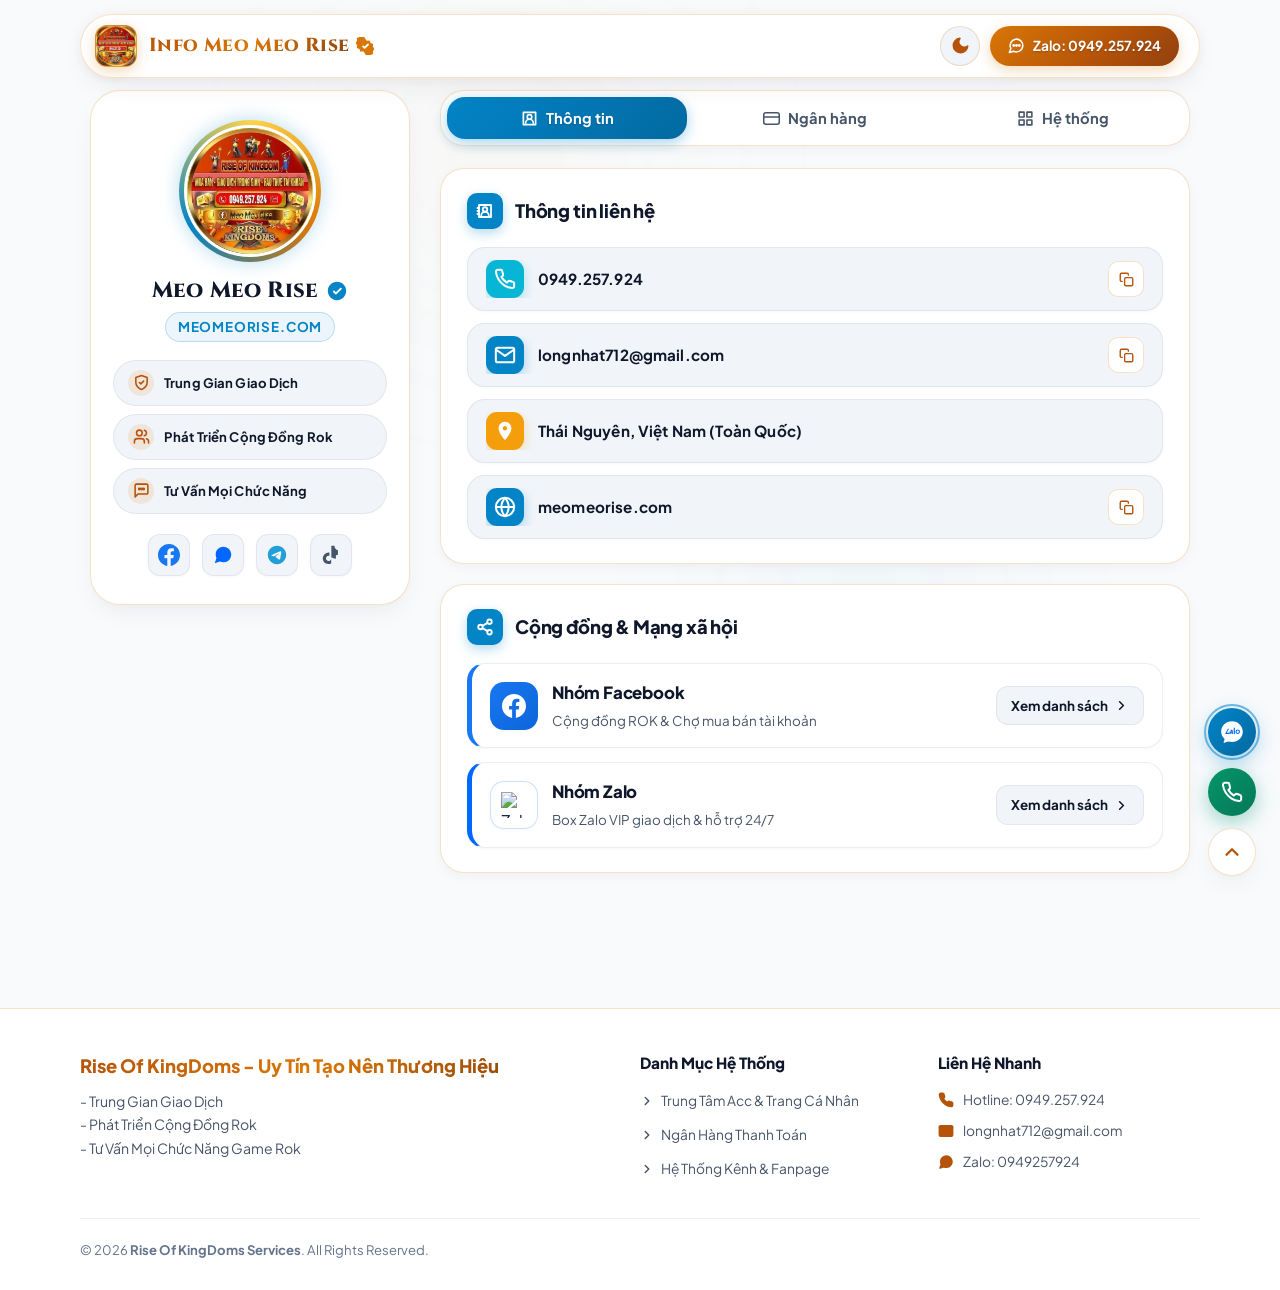
==== commit c0e170ec: "Admin CMS update profile & SEO in index.html (Meo Meo Rise)" ====
--- a/index.html
+++ b/index.html
@@ -791,6 +791,7 @@
     <!-- CẤU HÌNH THÔNG TIN PROFILE (Được quản lý tự động qua Admin CMS & Cloudflare Worker) -->
     <!-- CẤU HÌNH THÔNG TIN PROFILE (Được quản lý tự động qua Admin CMS & Cloudflare Worker) -->
     <!-- CẤU HÌNH THÔNG TIN PROFILE (Được quản lý tự động qua Admin CMS & Cloudflare Worker) -->
+    <!-- CẤU HÌNH THÔNG TIN PROFILE (Được quản lý tự động qua Admin CMS & Cloudflare Worker) -->
   <script id="profileConfigScript">
   var profileConfig = {
   "brand": {
@@ -827,7 +828,7 @@
     "zaloUrl": "https://zalo.me/84949257924",
     "email": "longnhat712@gmail.com",
     "address": "Thái Nguyên, Việt Nam (Toàn Quốc)",
-    "website": "https://meomeorise.vn"
+    "website": "https://meomeorise.com"
   },
   "socials": [
     {
@@ -875,7 +876,7 @@
     "zaloDesc": "Box Zalo VIP giao dịch & hỗ trợ 24/7",
     "facebookGroups": [
       {
-        "id": "fb_hfsw9",
+        "id": "fb_h6k0v",
         "name": "Cộng Đồng Rise Of Kingdoms Việt Nam",
         "members": "55.000+ thành viên",
         "url": "https://www.facebook.com/groups/MeoMeoRise",
@@ -883,7 +884,7 @@
         "desc": "Giao lưu, chia sẻ kinh nghiệm chiến thuật và hỗ trợ tân thủ ROK"
       },
       {
-        "id": "fb_1j4kv",
+        "id": "fb_gor9x",
         "name": "Chợ Mua Bán Acc ROK Uy Tín (Admin Meo Meo)",
         "members": "28.000+ thành viên",
         "url": "https://www.facebook.com/groups/MeoMeoRise",
@@ -893,7 +894,7 @@
     ],
     "zaloGroups": [
       {
-        "id": "zl_kg8vp",
+        "id": "zl_bplq9",
         "name": "Box Zalo Giao Dịch ROK VIP 1",
         "members": "1.000 thành viên (Đầy)",
         "url": "https://zalo.me/84949257924",
@@ -901,7 +902,7 @@
         "desc": "Cập nhật tài khoản xả lỗ, giá tốt hằng ngày"
       },
       {
-        "id": "zl_uessw",
+        "id": "zl_vccnl",
         "name": "Box Zalo Giao Dịch & Hỗ Trợ ROK VIP 2",
         "members": "850 thành viên",
         "url": "https://zalo.me/84949257924",
